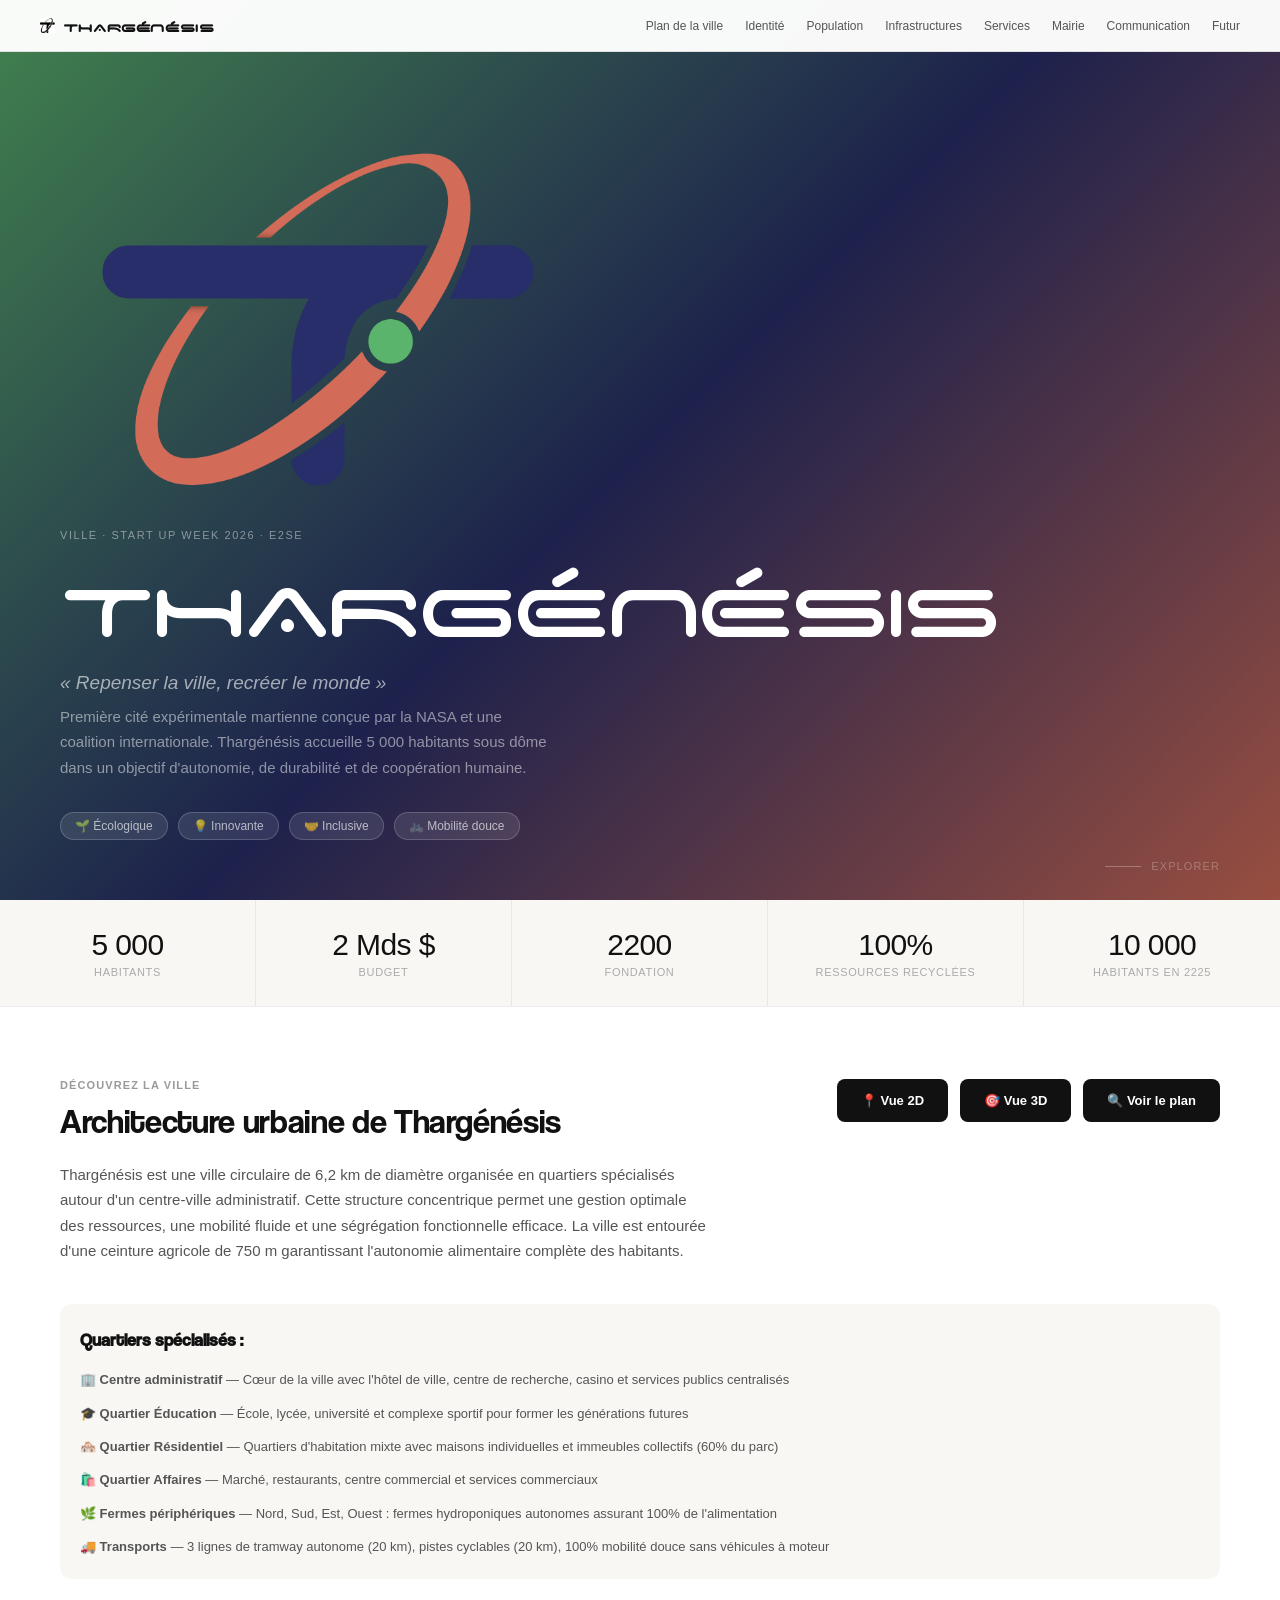
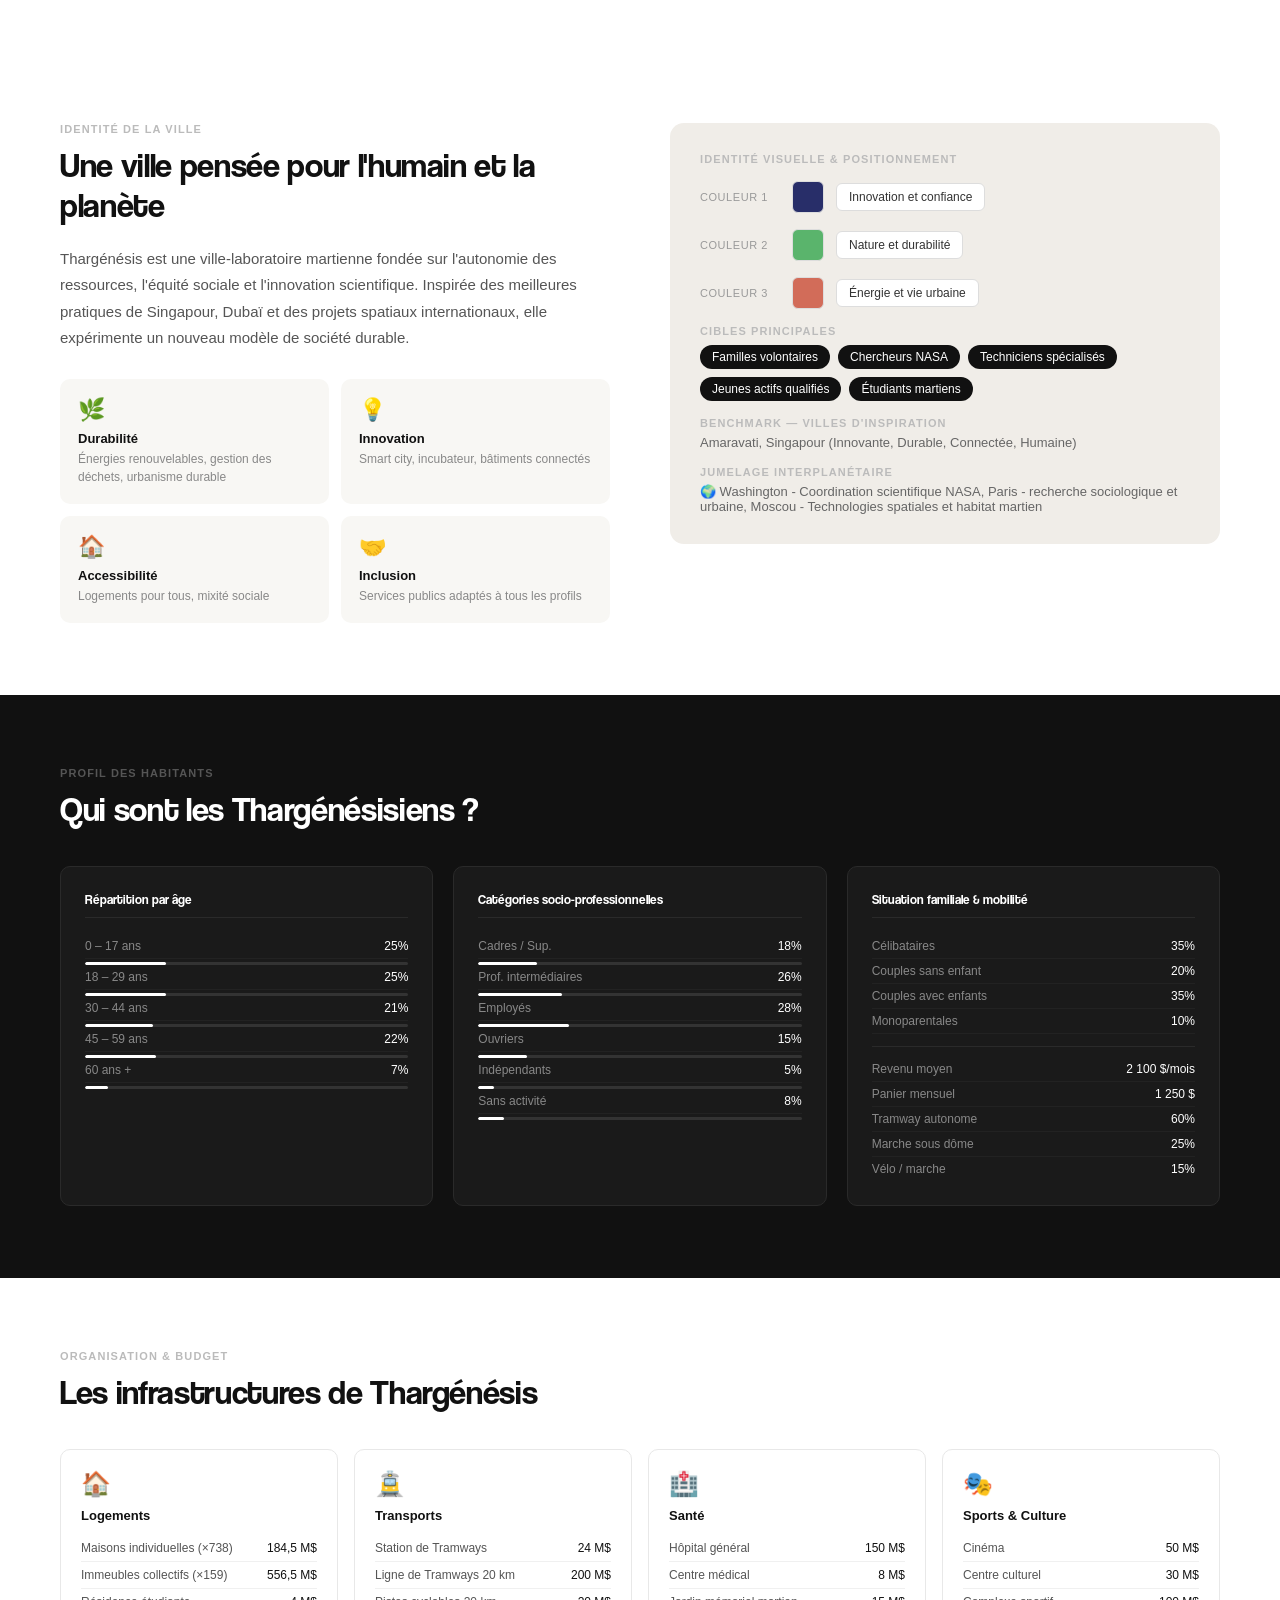
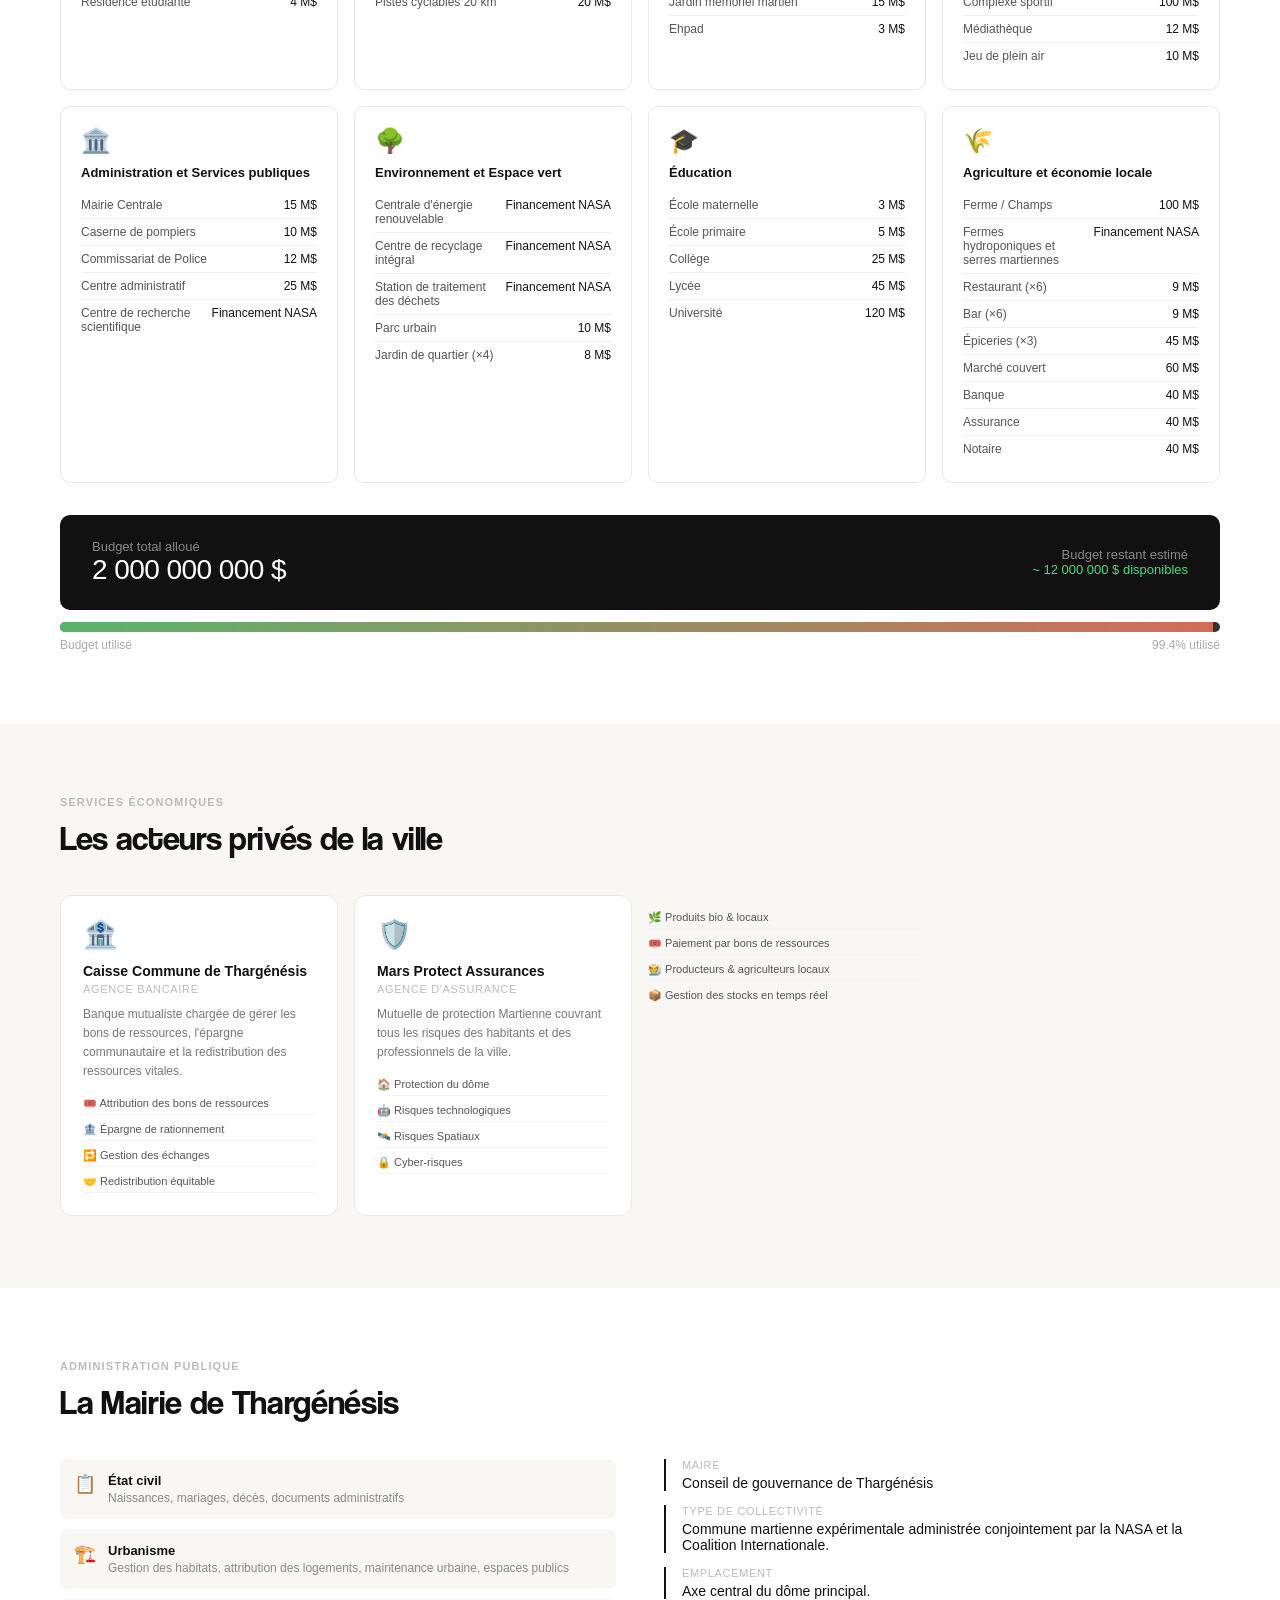
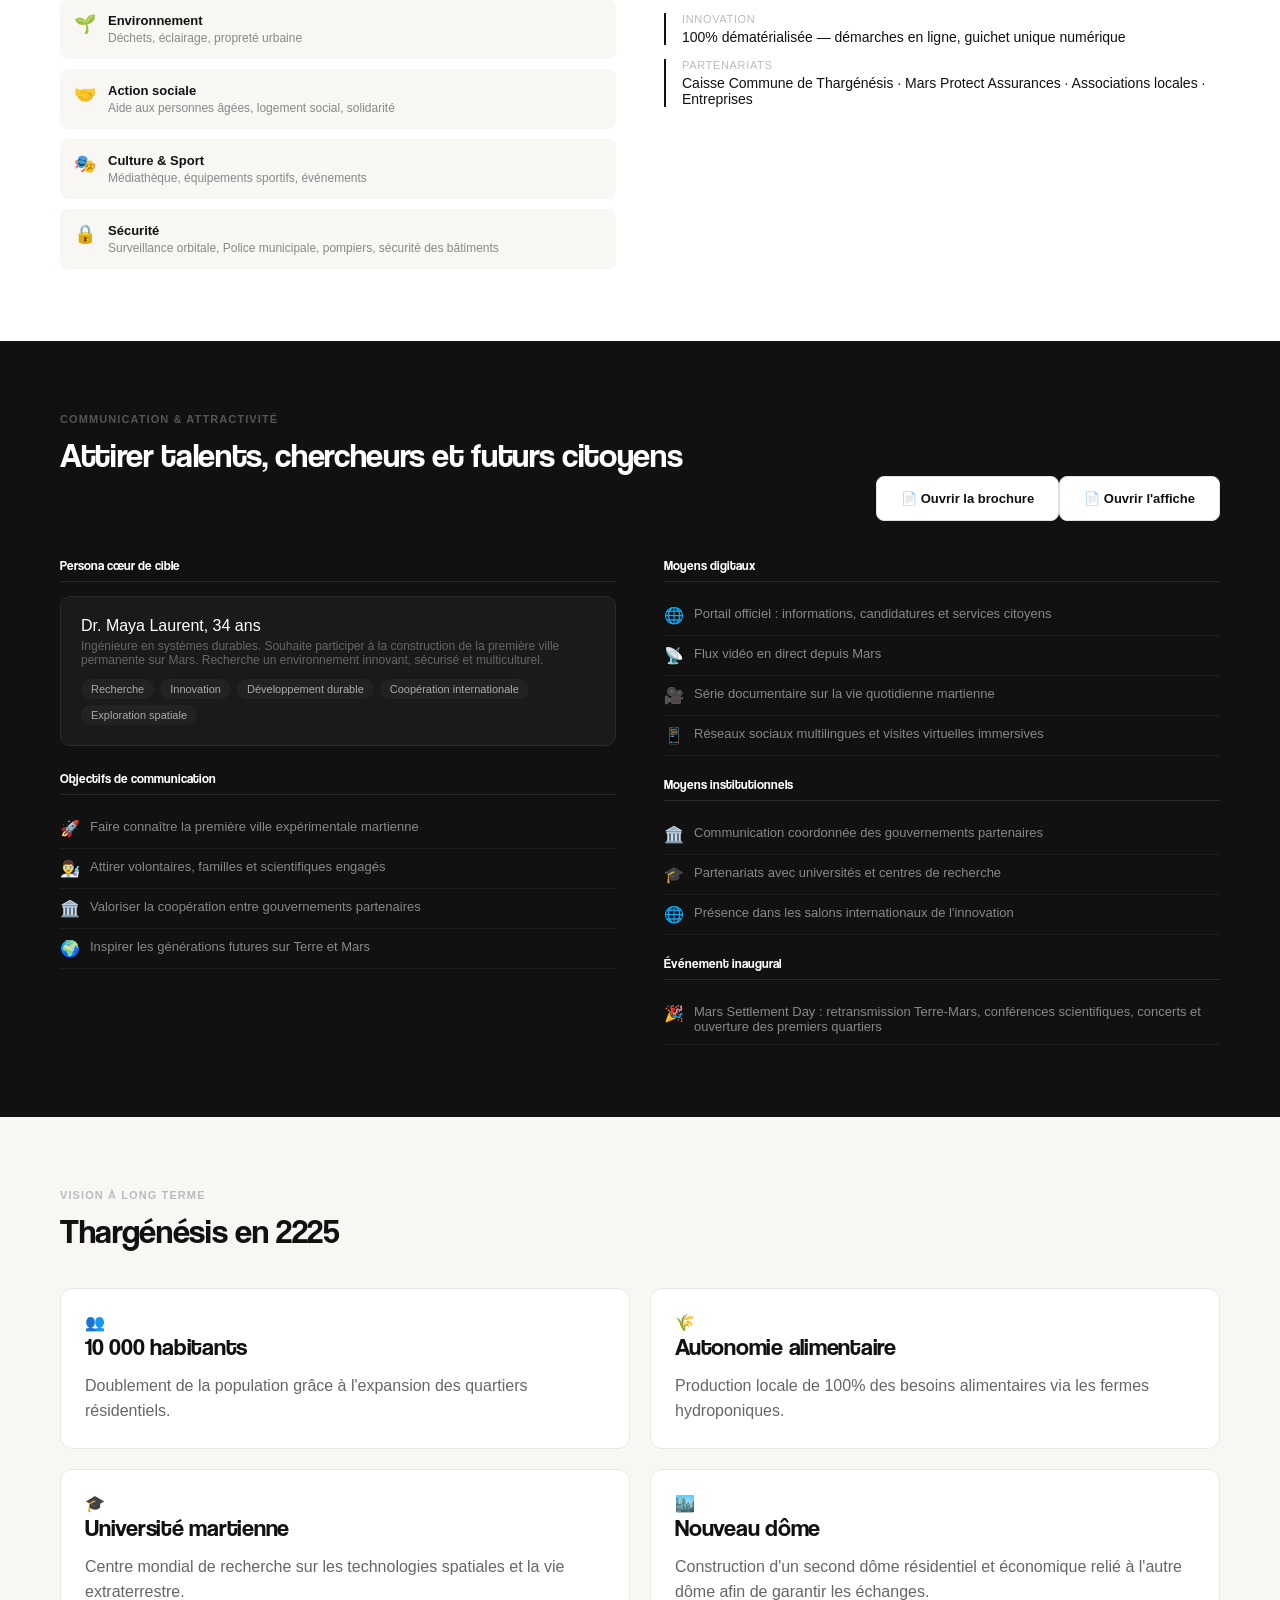
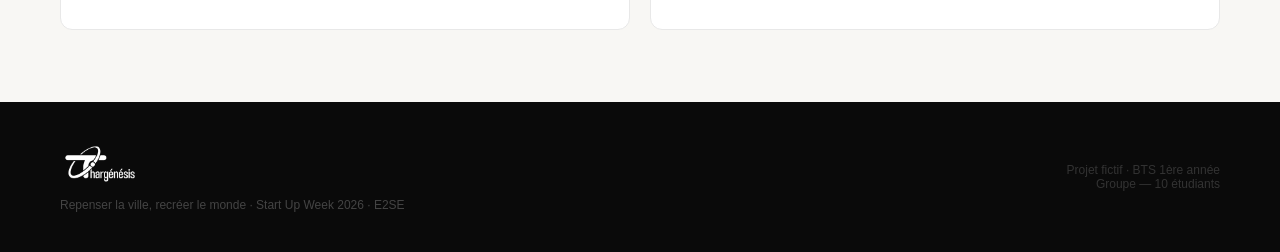
==== index.html @ c57080e7 "Update index.html" ====
<!DOCTYPE html>
<html lang="fr">
<head>
<meta charset="UTF-8">
<meta name="viewport" content="width=device-width, initial-scale=1.0">
<link rel="icon" type="image/png" href="photo/log.png">
<title>Thargénésis</title>
<script src="script.js" defer></script>
<link href="style.css" rel="stylesheet">
</head>
<body>

<nav>
  <div class="nav-logo" id="nav-name"><img src="photo/fondbl.png" height=15px width=15px class="nav-log"/> THARGÉNÉSIS</div>
  <div class="nav-links">
    <a onclick="s('structure-ville')">Plan de la ville</a>
    <a onclick="s('identity')">Identité</a>
    <a onclick="s('population')">Population</a>
    <a onclick="s('infra')">Infrastructures</a>
    <a onclick="s('services')">Services</a>
    <a onclick="s('mairie')">Mairie</a>
    <a onclick="s('com')">Communication</a>
    <a onclick="s('future')">Futur</a>

  </div>
</nav>

<section id="hero">
  <div id="hero-bg"></div>
  <div id="hero-overlay"></div>
  <div class="hero-content">
    <img src="photo/Logocolor.png" class="hero-logo" width="500px"/>
    <div class="hero-tag">Ville · Start Up Week 2026 · E2SE</div>
    <div class="hero-name" id="h-name">THARGÉNÉSIS</div>
    <div class="hero-slogan" id="h-slogan">« Repenser la ville, recréer le monde »</div>
    <div class="hero-desc" id="h-desc">Première cité expérimentale martienne conçue par la NASA et une coalition internationale. Thargénésis accueille 5 000 habitants sous dôme dans un objectif d'autonomie, de durabilité et de coopération humaine.</div>
    <div class="hero-tags" id="h-tags">
      <span class="htag">🌱 Écologique</span>
      <span class="htag">💡 Innovante</span>
      <span class="htag">🤝 Inclusive</span>
      <span class="htag">🚲 Mobilité douce</span>
    </div>
  </div>
  <div class="hero-scroll"><span class="scroll-line"></span>EXPLORER</div>
</section>

<section id="stats">
  <div class="stats-grid">
    <div class="stat"><div class="stat-n" id="s1v">5 000</div><div class="stat-l" id="s1l">Habitants</div></div>
    <div class="stat"><div class="stat-n" id="s2v">2 Mds $</div><div class="stat-l" id="s2l">Budget</div></div>
    <div class="stat"><div class="stat-n" id="s3v">2200</div><div class="stat-l" id="s3l">Fondation</div></div>
    <div class="stat"><div class="stat-n" id="s4v">100%</div><div class="stat-l" id="s4l">Ressources recyclées</div></div>
    <div class="stat"><div class="stat-n" id="s5v">10 000</div><div class="stat-l" id="s5l">Habitants en 2225</div></div>
  </div>
</section>
<section id="structure-ville">
    <div class="structure-header">
      <div>
        <div class="section-label">Découvrez la ville</div>
        <div class="section-title">Architecture urbaine de Thargénésis</div>
        <div class="section-text">Thargénésis est une ville circulaire de 6,2 km de diamètre organisée en quartiers spécialisés autour d'un centre-ville administratif. Cette structure concentrique permet une gestion optimale des ressources, une mobilité fluide et une ségrégation fonctionnelle efficace. La ville est entourée d'une ceinture agricole de 750 m garantissant l'autonomie alimentaire complète des habitants.</div>
      </div>
      <div class="structure-actions">
        <button class="structure-btn" onclick="show2D()">📍 Vue 2D</button>
        <button class="structure-btn" onclick="show3D()">🎯 Vue 3D</button>
        <button class="structure-btn" onclick="openMap()">🔍 Voir le plan</button>
      </div>
    </div>

    <div style="margin-top:40px;padding:20px;background:#f8f7f4;border-radius:12px">
      <div style="font-size:13px;line-height:1.8;color:#555">
        <h3 style="font-size:18px;margin-bottom:12px;color:#111;font-family:'Coolvetica',sans-serif">Quartiers spécialisés :</h3>
        <p><strong>🏢 Centre administratif</strong> — Cœur de la ville avec l'hôtel de ville, centre de recherche, casino et services publics centralisés</p>
        <p style="margin-top:10px"><strong>🎓 Quartier Éducation</strong> — École, lycée, université et complexe sportif pour former les générations futures</p>
        <p style="margin-top:10px"><strong>🏘️ Quartier Résidentiel</strong> — Quartiers d'habitation mixte avec maisons individuelles et immeubles collectifs (60% du parc)</p>
        <p style="margin-top:10px"><strong>🛍️ Quartier Affaires</strong> — Marché, restaurants, centre commercial et services commerciaux</p>
        <p style="margin-top:10px"><strong>🌿 Fermes périphériques</strong> — Nord, Sud, Est, Ouest : fermes hydroponiques autonomes assurant 100% de l'alimentation</p>
        <p style="margin-top:10px"><strong>🚚 Transports</strong> — 3 lignes de tramway autonome (20 km), pistes cyclables (20 km), 100% mobilité douce sans véhicules à moteur</p>
      </div>
    </div>
</section>
<section id="identity">
  <div>
    <div class="section-label">Identité de la ville</div>
    <div class="section-title" id="id-title">Une ville pensée pour l'humain et la planète</div>
    <div class="section-text" id="id-text">Thargénésis est une ville-laboratoire martienne fondée sur l'autonomie des ressources, l'équité sociale et l'innovation scientifique. Inspirée des meilleures pratiques de Singapour, Dubaï et des projets spatiaux internationaux, elle expérimente un nouveau modèle de société durable.</div>
    <div class="values-grid">
      <div class="val-card"><div class="val-icon">🌿</div><div class="val-name">Durabilité</div><div class="val-desc">Énergies renouvelables, gestion des déchets, urbanisme durable</div></div>
      <div class="val-card"><div class="val-icon">💡</div><div class="val-name">Innovation</div><div class="val-desc">Smart city, incubateur, bâtiments connectés</div></div>
      <div class="val-card"><div class="val-icon">🏠</div><div class="val-name">Accessibilité</div><div class="val-desc">Logements pour tous, mixité sociale</div></div>
      <div class="val-card"><div class="val-icon">🤝</div><div class="val-name">Inclusion</div><div class="val-desc">Services publics adaptés à tous les profils</div></div>
    </div>
  </div>
  <div class="identity-visual">
    <div class="section-label" style="margin-bottom:0">Identité visuelle & positionnement</div>
    <div class="branding-row">
      <span class="branding-label">Couleur 1</span>
      <div class="color-swatch" id="swatch1" style="background:#282E69"></div>
      <span class="style-badge" id="style-badge">Innovation et confiance</span>
    </div>
    <div class="branding-row">
      <span class="branding-label">Couleur 2</span>
      <div class="color-swatch" id="swatch2" style="background:#5AB46C"></div>
      <span class="style-badge" id="style-badge">Nature et durabilité</span>
    </div>
    <div class="branding-row">
      <span class="branding-label">Couleur 3</span>
      <div class="color-swatch" id="swatch2" style="background: #D26C59"></div>
      <span class="style-badge" id="style-badge">Énergie et vie urbaine</span>
    </div>
    <div>
      <div class="section-label" style="margin-bottom:8px">Cibles principales</div>
      <div class="target-chips" id="targets">
        <span class="chip">Familles volontaires</span><span class="chip">Chercheurs NASA</span><span class="chip">Techniciens spécialisés</span><span class="chip">Jeunes actifs qualifiés</span><span class="chip">Étudiants martiens</span>
      </div>
    </div>
    <div>
      <div class="section-label" style="margin-bottom:6px">Benchmark — villes d'inspiration</div>
      <div style="font-size:13px;color:#666" id="benchmark-txt"> Amaravati, Singapour (Innovante, Durable, Connectée, Humaine)</div>
    </div>
    <div>
      <div class="section-label" style="margin-bottom:6px">Jumelage Interplanétaire</div>
      <div style="font-size:13px;color:#666" id="jumelage-txt">🌍 Washington - Coordination scientifique NASA, Paris - recherche sociologique et urbaine, Moscou - Technologies spatiales et habitat martien </div>
    </div>
  </div>
</section>

<section id="population">
  <div class="section-label">Profil des habitants</div>
  <div class="section-title" style="color:#fff" id="pop-title">Qui sont les Thargénésisiens ?</div>
  <div class="pop-grid">
    <div class="pop-card">
      <h4>Répartition par âge</h4>
      <div class="pop-row"><span class="pop-row-label">0 – 17 ans</span><span class="pop-row-val">25%</span></div>
      <div class="pop-bar"><div class="pop-fill" style="width:25%"></div></div>
      <div class="pop-row"><span class="pop-row-label">18 – 29 ans</span><span class="pop-row-val">25%</span></div>
      <div class="pop-bar"><div class="pop-fill" style="width:25%"></div></div>
      <div class="pop-row"><span class="pop-row-label">30 – 44 ans</span><span class="pop-row-val">21%</span></div>
      <div class="pop-bar"><div class="pop-fill" style="width:21%"></div></div>
      <div class="pop-row"><span class="pop-row-label">45 – 59 ans</span><span class="pop-row-val">22%</span></div>
      <div class="pop-bar"><div class="pop-fill" style="width:22%"></div></div>
      <div class="pop-row"><span class="pop-row-label">60 ans +</span><span class="pop-row-val">7%</span></div>
      <div class="pop-bar"><div class="pop-fill" style="width:7%"></div></div>
    </div>
    <div class="pop-card">
      <h4>Catégories socio-professionnelles</h4>
      <div class="pop-row"><span class="pop-row-label">Cadres / Sup.</span><span class="pop-row-val">18%</span></div>
      <div class="pop-bar"><div class="pop-fill" style="width:18%"></div></div>
      <div class="pop-row"><span class="pop-row-label">Prof. intermédiaires</span><span class="pop-row-val">26%</span></div>
      <div class="pop-bar"><div class="pop-fill" style="width:26%"></div></div>
      <div class="pop-row"><span class="pop-row-label">Employés</span><span class="pop-row-val">28%</span></div>
      <div class="pop-bar"><div class="pop-fill" style="width:28%"></div></div>
      <div class="pop-row"><span class="pop-row-label">Ouvriers</span><span class="pop-row-val">15%</span></div>
      <div class="pop-bar"><div class="pop-fill" style="width:15%"></div></div>
      <div class="pop-row"><span class="pop-row-label">Indépendants</span><span class="pop-row-val">5%</span></div>
      <div class="pop-bar"><div class="pop-fill" style="width:5%"></div></div>
      <div class="pop-row"><span class="pop-row-label">Sans activité</span><span class="pop-row-val">8%</span></div>
      <div class="pop-bar"><div class="pop-fill" style="width:8%"></div></div>
    </div>
    <div class="pop-card">
      <h4>Situation familiale & mobilité</h4>
      <div class="pop-row"><span class="pop-row-label">Célibataires</span><span class="pop-row-val">35%</span></div>
      <div class="pop-row"><span class="pop-row-label">Couples sans enfant</span><span class="pop-row-val">20%</span></div>
      <div class="pop-row"><span class="pop-row-label">Couples avec enfants</span><span class="pop-row-val">35%</span></div>
      <div class="pop-row"><span class="pop-row-label">Monoparentales</span><span class="pop-row-val">10%</span></div>
      <div style="margin-top:12px;padding-top:10px;border-top:0.5px solid #2a2a2a">
        <div class="pop-row"><span class="pop-row-label">Revenu moyen</span><span class="pop-row-val">2 100 $/mois</span></div>
        <div class="pop-row"><span class="pop-row-label">Panier mensuel</span><span class="pop-row-val">1 250 $</span></div>
        <div class="pop-row"><span class="pop-row-label">Tramway autonome</span><span class="pop-row-val">60%</span></div>
        <div class="pop-row"><span class="pop-row-label">Marche sous dôme</span><span class="pop-row-val">25%</span></div>
        <div class="pop-row"><span class="pop-row-label">Vélo / marche</span><span class="pop-row-val">15%</span></div>
      </div>
    </div>
  </div>
</section>

<section id="infra">
  <div class="section-label">Organisation & budget</div>
  <div class="section-title">Les infrastructures de Thargénésis</div>
  <div class="infra-cats">
    <div class="infra-cat">
      <div class="infra-cat-icon">🏠</div>
      <div class="infra-cat-name">Logements</div>
      <div class="infra-item"><span class="infra-item-name">Maisons individuelles (×738)</span><span class="infra-item-price">184,5 M$</span></div>
      <div class="infra-item"><span class="infra-item-name">Immeubles collectifs (×159)</span><span class="infra-item-price">556,5 M$</span></div>
      <div class="infra-item"><span class="infra-item-name">Résidence étudiante</span><span class="infra-item-price">4 M$</span></div>
    </div>
    <div class="infra-cat">
      <div class="infra-cat-icon">🚊</div>
      <div class="infra-cat-name">Transports</div>
      <div class="infra-item"><span class="infra-item-name">Station de Tramways</span><span class="infra-item-price">24 M$</span></div>
      <div class="infra-item"><span class="infra-item-name">Ligne de Tramways 20 km</span><span class="infra-item-price">200 M$</span></div>
      <div class="infra-item"><span class="infra-item-name">Pistes cyclables 20 km</span><span class="infra-item-price">20 M$</span></div>
    </div>
    <div class="infra-cat">
      <div class="infra-cat-icon">🏥</div>
      <div class="infra-cat-name">Santé</div>
      <div class="infra-item"><span class="infra-item-name">Hôpital général</span><span class="infra-item-price">150 M$</span></div>
      <div class="infra-item"><span class="infra-item-name">Centre médical</span><span class="infra-item-price">8 M$</span></div>
      <div class="infra-item"><span class="infra-item-name">Jardin mémoriel martien</span><span class="infra-item-price">15 M$</span></div>
      <div class="infra-item"><span class="infra-item-name">Ehpad</span><span class="infra-item-price">3 M$</span></div>
    </div>
    <div class="infra-cat">
      <div class="infra-cat-icon">🎭</div>
      <div class="infra-cat-name">Sports & Culture</div>
      <div class="infra-item"><span class="infra-item-name">Cinéma</span><span class="infra-item-price">50 M$</span></div>
      <div class="infra-item"><span class="infra-item-name">Centre culturel</span><span class="infra-item-price">30 M$</span></div>
      <div class="infra-item"><span class="infra-item-name">Complexe sportif</span><span class="infra-item-price">100 M$</span></div>
      <div class="infra-item"><span class="infra-item-name">Médiathèque</span><span class="infra-item-price">12 M$</span></div>
      <div class="infra-item"><span class="infra-item-name">Jeu de plein air</span><span class="infra-item-price">10 M$</span></div>

    </div>
    <div class="infra-cat">
      <div class="infra-cat-icon">🏛️</div>
      <div class="infra-cat-name">Administration et Services publiques</div>
      <div class="infra-item"><span class="infra-item-name">Mairie Centrale</span><span class="infra-item-price">15 M$</span></div>
      <div class="infra-item"><span class="infra-item-name">Caserne de pompiers</span><span class="infra-item-price">10 M$</span></div>
      <div class="infra-item"><span class="infra-item-name">Commissariat de Police</span><span class="infra-item-price">12 M$</span></div>
      <div class="infra-item"><span class="infra-item-name">Centre administratif</span><span class="infra-item-price">25 M$</span></div>
      <div class="infra-item"><span class="infra-item-name">Centre de recherche scientifique</span><span class="infra-item-price">Financement NASA</span></div>
    </div>
    <div class="infra-cat">
      <div class="infra-cat-icon">🌳</div>
      <div class="infra-cat-name">Environnement et Espace vert</div>
      <div class="infra-item"><span class="infra-item-name">Centrale d'énergie renouvelable</span><span class="infra-item-price">Financement NASA</span></div>
      <div class="infra-item"><span class="infra-item-name">Centre de recyclage intégral</span><span class="infra-item-price">Financement NASA</span></div>
      <div class="infra-item"><span class="infra-item-name">Station de traitement des déchets</span><span class="infra-item-price">Financement NASA</span></div>
      <div class="infra-item"><span class="infra-item-name">Parc urbain</span><span class="infra-item-price">10 M$</span></div>
      <div class="infra-item"><span class="infra-item-name">Jardin de quartier (×4)</span><span class="infra-item-price">8 M$</span></div>
    </div>
    <div class="infra-cat">
      <div class="infra-cat-icon">🎓</div>
      <div class="infra-cat-name">Éducation</div>
      <div class="infra-item"><span class="infra-item-name">École maternelle</span><span class="infra-item-price">3 M$</span></div>
      <div class="infra-item"><span class="infra-item-name">École primaire</span><span class="infra-item-price">5 M$</span></div>
      <div class="infra-item"><span class="infra-item-name">Collège</span><span class="infra-item-price">25 M$</span></div>
      <div class="infra-item"><span class="infra-item-name">Lycée</span><span class="infra-item-price">45 M$</span></div>
      <div class="infra-item"><span class="infra-item-name">Université</span><span class="infra-item-price">120 M$</span></div>
    </div>
    <div class="infra-cat">
      <div class="infra-cat-icon">🌾</div>
      <div class="infra-cat-name">Agriculture et économie locale</div>
      <div class="infra-item"><span class="infra-item-name">Ferme / Champs</span><span class="infra-item-price">100 M$</span></div>
      <div class="infra-item"><span class="infra-item-name">Fermes hydroponiques et serres martiennes</span><span class="infra-item-price">Financement NASA</span></div>
      <div class="infra-item"><span class="infra-item-name">Restaurant (×6)</span><span class="infra-item-price">9 M$</span></div>
      <div class="infra-item"><span class="infra-item-name">Bar (×6)</span><span class="infra-item-price">9 M$</span></div>
      <div class="infra-item"><span class="infra-item-name">Épiceries (×3)</span><span class="infra-item-price">45 M$</span></div>
      <div class="infra-item"><span class="infra-item-name">Marché couvert</span><span class="infra-item-price">60 M$</span></div>
      <div class="infra-item"><span class="infra-item-name">Banque</span><span class="infra-item-price">40 M$</span></div>
      <div class="infra-item"><span class="infra-item-name">Assurance</span><span class="infra-item-price">40 M$</span></div>
      <div class="infra-item"><span class="infra-item-name">Notaire</span><span class="infra-item-price">40 M$</span></div>

    </div>
  </div>
  <div class="budget-total">
    <div><div class="budget-label">Budget total alloué</div><div class="budget-amount">2 000 000 000 $</div></div>
    <div style="text-align:right"><div class="budget-label">Budget restant estimé</div><div class="budget-remain">~ 12 000 000 $ disponibles</div></div>
    
  </div>
  <div class="budget-bar">
  <div class="budget-fill" id="budget-fill"></div>
</div>
<div class="budget-info">
  <span>Budget utilisé</span>
  <span id="budget-percent">98.3%</span>
</div>
</section>



<section id="services">
  <div class="section-label">Services économiques</div>
  <div class="section-title">Les acteurs privés de la ville</div>
  <div class="services-grid">
    <div class="svc-card">
      <div class="svc-icon">🏦</div>
      <div class="svc-name" id="bank-name">Caisse Commune de Thargénésis</div>
      <div class="svc-type">Agence bancaire</div>
      <div class="svc-desc" id="bank-desc">Banque mutualiste chargée de gérer les bons de ressources, l'épargne communautaire et la redistribution des ressources vitales.</div>
      <div class="svc-offers"><div class="svc-offer">🎟️ Attribution des bons de ressources</div><div class="svc-offer">🏦 Épargne de rationnement</div><div class="svc-offer">🔁 Gestion des échanges</div><div class="svc-offer">🤝 Redistribution équitable</div></div>
    </div>
    <div class="svc-card">
      <div class="svc-icon">🛡️</div>
      <div class="svc-name" id="assur-name">Mars Protect Assurances</div>
      <div class="svc-type">Agence d'assurance</div>
      <div class="svc-desc" id="assur-desc">Mutuelle de protection Martienne couvrant tous les risques des habitants et des professionnels de la ville.</div>
      <div class="svc-offers"><div class="svc-offer">🏠 Protection du dôme</div><div class="svc-offer">🤖 Risques technologiques</div><div class="svc-offer">🛰️ Risques Spatiaux</div><div class="svc-offer">🔒 Cyber-risques</div></div>
    </div>
    <div class="svc-offers">
      <div class="svc-offer">🌿 Produits bio & locaux</div>
      <div class="svc-offer">🎟️ Paiement par bons de ressources</div>
      <div class="svc-offer">🧑‍🌾 Producteurs & agriculteurs locaux</div>
      <div class="svc-offer">📦 Gestion des stocks en temps réel</div>
    </div>
  </div>
</section>

<section id="mairie">
  <div class="section-label">Administration publique</div>
  <div class="section-title" id="mairie-title">La Mairie de Thargénésis</div>
  <div class="mairie-grid">
    <div class="mairie-services">
      <div class="mairie-svc"><div class="mairie-svc-icon">📋</div><div><div class="mairie-svc-name">État civil</div><div class="mairie-svc-desc">Naissances, mariages, décès, documents administratifs</div></div></div>
      <div class="mairie-svc"><div class="mairie-svc-icon">🏗️</div><div><div class="mairie-svc-name">Urbanisme</div><div class="mairie-svc-desc">Gestion des habitats, attribution des logements, maintenance urbaine, espaces publics</div></div></div>
      <div class="mairie-svc"><div class="mairie-svc-icon">🌱</div><div><div class="mairie-svc-name">Environnement</div><div class="mairie-svc-desc">Déchets, éclairage, propreté urbaine</div></div></div>
      <div class="mairie-svc"><div class="mairie-svc-icon">🤝</div><div><div class="mairie-svc-name">Action sociale</div><div class="mairie-svc-desc">Aide aux personnes âgées, logement social, solidarité</div></div></div>
      <div class="mairie-svc"><div class="mairie-svc-icon">🎭</div><div><div class="mairie-svc-name">Culture & Sport</div><div class="mairie-svc-desc">Médiathèque, équipements sportifs, événements</div></div></div>
      <div class="mairie-svc"><div class="mairie-svc-icon">🔒</div><div><div class="mairie-svc-name">Sécurité</div><div class="mairie-svc-desc">Surveillance orbitale, Police municipale, pompiers, sécurité des bâtiments</div></div></div>
    </div>
    <div class="mairie-info">
      <div class="mairie-info-block"><div class="mairie-info-label">Maire</div><div class="mairie-info-value" id="maire-name">Conseil de gouvernance de Thargénésis</div></div>
      <div class="mairie-info-block"><div class="mairie-info-label">Type de collectivité</div><div class="mairie-info-value" id="maire-type">Commune martienne expérimentale administrée conjointement par la NASA et la Coalition Internationale.</div></div>
      <div class="mairie-info-block"><div class="mairie-info-label">Emplacement</div><div class="mairie-info-value" id="maire-loc">Axe central du dôme principal.</div></div>
      <div class="mairie-info-block"><div class="mairie-info-label">Innovation</div><div class="mairie-info-value" id="maire-innov">100% dématérialisée — démarches en ligne, guichet unique numérique</div></div>
      <div class="mairie-info-block"><div class="mairie-info-label">Partenariats</div><div class="mairie-info-value" id="maire-partners">Caisse Commune de Thargénésis · Mars Protect Assurances · Associations locales · Entreprises</div></div>
    </div>
  </div>
</section>

<section id="com">
  <div class="section-label">Communication & Attractivité</div>
  <div class="section-title">Attirer talents, chercheurs et futurs citoyens</div>
  <div style="display:flex;justify-content:flex-end;margin-bottom:28px;margin-top:-20px">
  <button class="structure-btn" onclick="openBrochure()" style="background:#fff;color:#111;border:0.5px solid #e0e0e0;">📄 Ouvrir la brochure</button>
  <button class="structure-btn" onclick="openAffiche()" style="background:#fff;color:#111;border:0.5px solid #e0e0e0;">📄 Ouvrir l'affiche</button>

  </div>
  <div class="com-grid">
    <div>

      <div class="com-block">
        <h4>Persona cœur de cible</h4>
        <div class="persona-card">
          <div class="persona-name">
            Dr. Maya Laurent, 34 ans
          </div>

          <div class="persona-desc">
            Ingénieure en systèmes durables. Souhaite participer à la
            construction de la première ville permanente sur Mars.
            Recherche un environnement innovant, sécurisé et multiculturel.
          </div>

          <div class="persona-tags">
            <span class="persona-tag">Recherche</span>
            <span class="persona-tag">Innovation</span>
            <span class="persona-tag">Développement durable</span>
            <span class="persona-tag">Coopération internationale</span>
            <span class="persona-tag">Exploration spatiale</span>
          </div>
        </div>
      </div>

      <div class="com-block" style="margin-top:24px">
        <h4>Objectifs de communication</h4>

        <div class="com-item">
          <span class="com-item-icon">🚀</span>
          Faire connaître la première ville expérimentale martienne
        </div>

        <div class="com-item">
          <span class="com-item-icon">👨‍🔬</span>
          Attirer volontaires, familles et scientifiques engagés
        </div>

        <div class="com-item">
          <span class="com-item-icon">🏛️</span>
          Valoriser la coopération entre gouvernements partenaires
        </div>

        <div class="com-item">
          <span class="com-item-icon">🌍</span>
          Inspirer les générations futures sur Terre et Mars
        </div>
      </div>

    </div>

    <div>

      <div class="com-block">
        <h4>Moyens digitaux</h4>

        <div class="com-item">
          <span class="com-item-icon">🌐</span>
          Portail officiel : informations, candidatures et services citoyens
        </div>

        <div class="com-item">
          <span class="com-item-icon">📡</span>
          Flux vidéo en direct depuis Mars
        </div>

        <div class="com-item">
          <span class="com-item-icon">🎥</span>
          Série documentaire sur la vie quotidienne martienne
        </div>

        <div class="com-item">
          <span class="com-item-icon">📱</span>
          Réseaux sociaux multilingues et visites virtuelles immersives
        </div>
      </div>

      <div class="com-block" style="margin-top:20px">
        <h4>Moyens institutionnels</h4>

        <div class="com-item">
          <span class="com-item-icon">🏛️</span>
          Communication coordonnée des gouvernements partenaires
        </div>

        <div class="com-item">
          <span class="com-item-icon">🎓</span>
          Partenariats avec universités et centres de recherche
        </div>

        <div class="com-item">
          <span class="com-item-icon">🌐</span>
          Présence dans les salons internationaux de l'innovation
        </div>
      </div>

      <div class="com-block" style="margin-top:20px">
        <h4>Événement inaugural</h4>

        <div class="com-item">
          <span class="com-item-icon">🎉</span>
          Mars Settlement Day : retransmission Terre-Mars,
          conférences scientifiques, concerts et ouverture des premiers quartiers
        </div>
      </div>

    </div>
  </div>
</section>
<section id="future">
  <div class="section-label">Vision à long terme</div>
  <div class="section-title">Thargénésis en 2225</div>

  <div class="future-grid">

    <div class="future-card">
      <div class="future-icon">👥</div>
      <h4>10 000 habitants</h4>
      <p>Doublement de la population grâce à l'expansion des quartiers résidentiels.</p>
    </div>

    <div class="future-card">
      <div class="future-icon">🌾</div>
      <h4>Autonomie alimentaire</h4>
      <p>Production locale de 100% des besoins alimentaires via les fermes hydroponiques.</p>
    </div>

    <div class="future-card">
      <div class="future-icon">🎓</div>
      <h4>Université martienne</h4>
      <p>Centre mondial de recherche sur les technologies spatiales et la vie extraterrestre.</p>
    </div>

    <div class="future-card">
      <div class="future-icon">🏙️</div>
      <h4>Nouveau dôme</h4>
      <p>Construction d'un second dôme résidentiel et économique relié à l'autre dôme afin de garantir les échanges.</p>
    </div>

  </div>
</section>
  
<footer>
  <div>
    <div class="footer-brand" id="footer-name"><img class="footer-logo" src="photo/nomblanc.png" width="80px"></div>
    <div class="footer-tagline" id="footer-tagline">Repenser la ville, recréer le monde · Start Up Week 2026 · E2SE</div>
  </div>
  <div class="footer-meta">Projet fictif · BTS 1ère année<br>Groupe — 10 étudiants</div>
</footer>

  
<div id="map-modal" class="map-modal">
  <div class="map-container">
    <button onclick="closeMap()" class="close-map">✖</button>
    
    <div id="map-2d" style="display:block; width:100%; display:flex; align-items:center; justify-content:center;">
      <img src="photo/plan.png" style="width:110%; height:auto; object-fit:contain;" />
    </div>
    <div id="map-3d" style="display:none;">
      <img src="photo/map3d.jpg" style="width:70%; height:auto; object-fit:contain;" />
    </div>
  </div>
</div>
<div id="brochure-modal" class="map-modal" style="display:none">
  <div style="position:relative;display:flex;flex-direction:column;align-items:center;gap:16px;max-width:92vw">
    <button onclick="closeBrochure()" class="close-map" style="position:static;align-self:flex-end">✖</button>
    <div style="display:flex;gap:24px;align-items:flex-start">
      <div style="text-align:center">
        <div style="font-size:11px;letter-spacing:0.1em;text-transform:uppercase;color:rgba(255,255,255,0.45);margin-bottom:8px">Recto</div>
        <img src="photo/flyers-12.png" style="max-height:80vh;max-width:42vw;width:auto;height:auto;object-fit:contain;border-radius:6px;box-shadow:0 8px 40px rgba(0,0,0,0.5)"/>
      </div>
      <div style="text-align:center">
        <div style="font-size:11px;letter-spacing:0.1em;text-transform:uppercase;color:rgba(255,255,255,0.45);margin-bottom:8px">Verso</div>
        <img src="photo/flyers-14.png" style="max-height:80vh;max-width:42vw;width:auto;height:auto;object-fit:contain;border-radius:6px;box-shadow:0 8px 40px rgba(0,0,0,0.5)"/>
      </div>
    </div>
  </div>
</div>
</body>
</html>
---- style.css ----
@font-face {
    font-family: 'SpaceAge';
    src: url('./font/spaceage.ttf') format('truetype');
}
@font-face {
    font-family: 'Coolvetica';
    src: url('./font/CoolveticaRg.otf') format('opentype');
    font-weight: 400;
}
h1,h2,h3,h4{
    font-family: 'Coolvetica',sans-serif;
}
*{box-sizing:border-box;margin:0;padding:0}
body{font-family:'Segoe UI',sans-serif;background:#fff;color:#111;scroll-behavior:smooth}
nav{position:fixed;top:0;left:0;right:0;z-index:999;background:rgba(255,255,255,0.97);border-bottom:0.5px solid #e0e0e0;display:flex;align-items:center;justify-content:space-between;padding:0 40px;height:52px}
.nav-logo{font-size:16px;font-weight:600;letter-spacing:0.04em;font-family: 'SpaceAge',sans-serif;}
.nav-links{display:flex;gap:22px}
.nav-links a{font-size:12px;color:#555;text-decoration:none;cursor:pointer}
.nav-links a:hover{color:#111}
.nav-log{margin-top: 1px;}
.edit-btn{background:#111;color:#fff;border:none;padding:8px 16px;border-radius:6px;cursor:pointer;font-size:12px;font-weight:500}
#hero{min-height:100vh;display:flex;flex-direction:column;justify-content:flex-end;padding:80px 60px 60px;position:relative;overflow:hidden;}
#hero-bg{position:absolute;inset:0;background:linear-gradient(135deg,#5AB46C 0%,#282E69 50%,#D26C59 100%)}
#hero-overlay{position:absolute;inset:0;background:rgba(0,0,0,0.28)}
.hero-content{position:relative;z-index:2;max-width:800px}
.hero-tag{font-size:11px;letter-spacing:0.14em;text-transform:uppercase;color:rgba(255,255,255,0.45);margin-bottom:14px}
.hero-name{font-size:clamp(56px,9vw,108px);font-weight:200;color:#fff;line-height:.93;letter-spacing:-0.03em;margin-bottom:16px;font-family:'SpaceAge',sans-serif;}
.hero-slogan{font-size:19px;color:rgba(255,255,255,0.6);font-weight:300;margin-bottom:10px;font-style:italic}
.hero-desc{font-size:15px;color:rgba(255,255,255,0.5);max-width:500px;line-height:1.7;margin-bottom:32px}
.hero-tags{display:flex;gap:10px;flex-wrap:wrap}
.htag{background:rgba(255,255,255,0.1);border:0.5px solid rgba(255,255,255,0.18);padding:6px 14px;border-radius:20px;font-size:12px;color:rgba(255,255,255,0.65)}
.hero-scroll{position:absolute;bottom:28px;right:60px;z-index:2;display:flex;align-items:center;gap:10px;color:rgba(255,255,255,0.28);font-size:11px;letter-spacing:0.1em}
.scroll-line{width:36px;height:0.5px;background:rgba(255,255,255,0.28)}
#stats{background:#f8f7f4;border-bottom:0.5px solid #eee}
.stats-grid{display:grid;grid-template-columns:repeat(5,1fr)}
.stat{padding:28px 20px;text-align:center;border-right:0.5px solid #e8e8e8}
.stat:last-child{border-right:none}
.stat-n{font-size:30px;font-weight:200;letter-spacing:-0.02em;color:#111}
.stat-l{font-size:11px;color:#aaa;margin-top:4px;text-transform:uppercase;letter-spacing:0.06em}
.section{padding:72px 60px}
.section-label{font-size:11px;font-weight:600;letter-spacing:0.1em;text-transform:uppercase;color:#bbb;margin-bottom:10px}
.section-title{font-size:34px;font-weight:200;letter-spacing:-0.01em;line-height:1.2;margin-bottom:20px;font-family:'Coolvetica',sans-serif}
.section-text{font-size:15px;color:#555;line-height:1.75}
#identity{display:grid;grid-template-columns:1fr 1fr;gap:60px;align-items:start;padding:72px 60px}
.values-grid{display:grid;grid-template-columns:1fr 1fr;gap:12px;margin-top:28px}
.val-card{background:#f8f7f4;padding:18px;border-radius:10px}
.val-icon{font-size:22px;margin-bottom:8px}
.val-name{font-size:13px;font-weight:600;margin-bottom:4px}
.val-desc{font-size:12px;color:#888;line-height:1.5}
.identity-visual{background:#f0ede8;border-radius:14px;padding:30px;display:flex;flex-direction:column;gap:16px}
.branding-row{display:flex;align-items:center;gap:12px}
.branding-label{font-size:11px;color:#999;min-width:80px;text-transform:uppercase;letter-spacing:0.05em}
.color-swatch{width:32px;height:32px;border-radius:6px;border:0.5px solid #ddd}
.style-badge{background:#fff;border:0.5px solid #ddd;padding:6px 12px;border-radius:6px;font-size:12px;color:#333}
.target-chips{display:flex;flex-wrap:wrap;gap:8px}
.chip{background:#111;color:#fff;padding:5px 12px;border-radius:20px;font-size:12px}
#population{background:#111;color:#fff;padding:72px 60px}
#population .section-title{color:#fff}
#population .section-label{color:#555}
.pop-grid{display:grid;grid-template-columns:repeat(3,1fr);gap:20px;margin-top:36px}
.pop-card{background:#1a1a1a;border:0.5px solid #2a2a2a;border-radius:10px;padding:24px}
.pop-card h4{font-size:13px;font-weight:500;color:#fff;margin-bottom:16px;padding-bottom:10px;border-bottom:0.5px solid #2a2a2a}
.pop-row{display:flex;justify-content:space-between;align-items:center;padding:5px 0;border-bottom:0.5px solid #222}
.pop-row:last-child{border-bottom:none}
.pop-row-label{font-size:12px;color:#888}
.pop-row-val{font-size:12px;color:#fff;font-weight:500}
.pop-bar{height:3px;background:#333;border-radius:2px;margin-top:3px;overflow:hidden}
.pop-fill{height:100%;background:#fff;border-radius:2px}
#infra{background:#fff;padding:72px 60px}
.infra-cats{display:grid;grid-template-columns:repeat(4,1fr);gap:16px;margin-top:36px}
.infra-cat{border:0.5px solid #e8e8e8;border-radius:10px;padding:20px}
.infra-cat-icon{font-size:24px;margin-bottom:10px}
.infra-cat-name{font-size:13px;font-weight:600;margin-bottom:12px;color:#111}
.infra-item{display:flex;justify-content:space-between;padding:6px 0;border-bottom:0.5px solid #f0f0f0;font-size:12px}
.infra-item:last-child{border-bottom:none}
.infra-item-name{color:#555}
.infra-item-price{color:#111;font-weight:500;white-space:nowrap;margin-left:8px}
.budget-total{margin-top:32px;background:#111;color:#fff;border-radius:10px;padding:24px 32px;display:flex;justify-content:space-between;align-items:center}
.budget-label{font-size:13px;color:#888}
.budget-amount{font-size:28px;font-weight:200;letter-spacing:-0.02em}
.budget-remain{font-size:13px;color:#4ade80}
#services{background:#f8f7f4;padding:72px 60px}
.services-grid{display:grid;grid-template-columns:repeat(4,1fr);gap:16px;margin-top:36px}
.svc-card{background:#fff;border:0.5px solid #e8e8e8;border-radius:12px;padding:22px}
.svc-icon{font-size:28px;margin-bottom:12px}
.svc-name{font-size:14px;font-weight:600;margin-bottom:4px}
.svc-type{font-size:11px;color:#bbb;text-transform:uppercase;letter-spacing:0.06em;margin-bottom:10px}
.svc-desc{font-size:12px;color:#777;line-height:1.6}
.svc-offers{margin-top:12px;display:flex;flex-direction:column;gap:4px}
.svc-offer{font-size:11px;color:#555;padding:4px 0;border-bottom:0.5px solid #f5f5f5}
#mairie{background:#fff;padding:72px 60px}
.mairie-grid{display:grid;grid-template-columns:1fr 1fr;gap:48px;margin-top:36px}
.mairie-services{display:flex;flex-direction:column;gap:10px}
.mairie-svc{display:flex;align-items:flex-start;gap:12px;padding:14px;background:#f8f7f4;border-radius:8px}
.mairie-svc-icon{font-size:18px;flex-shrink:0}
.mairie-svc-name{font-size:13px;font-weight:600;margin-bottom:3px}
.mairie-svc-desc{font-size:12px;color:#888}
.mairie-info{display:flex;flex-direction:column;gap:14px}
.mairie-info-block{border-left:2px solid #111;padding-left:16px}
.mairie-info-label{font-size:11px;color:#bbb;text-transform:uppercase;letter-spacing:0.06em;margin-bottom:4px}
.mairie-info-value{font-size:14px;color:#111}
#com{background:#111;color:#fff;padding:72px 60px}
#com .section-title{color:#fff}
#com .section-label{color:#555}
.com-grid{display:grid;grid-template-columns:1fr 1fr;gap:48px;margin-top:36px}
.com-block h4{font-size:13px;font-weight:500;color:#fff;margin-bottom:14px;padding-bottom:8px;border-bottom:0.5px solid #2a2a2a}
.com-item{padding:10px 0;border-bottom:0.5px solid #1e1e1e;display:flex;align-items:flex-start;gap:10px;font-size:13px;color:#888}
.com-item-icon{font-size:16px;flex-shrink:0}
.persona-card{background:#1a1a1a;border:0.5px solid #2a2a2a;border-radius:10px;padding:20px;margin-top:12px}
.persona-name{font-size:16px;font-weight:500;color:#fff;margin-bottom:4px}
.persona-desc{font-size:12px;color:#666;margin-bottom:12px}
.persona-tags{display:flex;flex-wrap:wrap;gap:6px}
.persona-tag{background:#222;color:#aaa;padding:4px 10px;border-radius:12px;font-size:11px}
footer{background:#0a0a0a;padding:40px 60px;display:flex;justify-content:space-between;align-items:center}
.footer-brand{font-size:24px;font-weight:200;color:#fff;letter-spacing:-0.01em}
.footer-tagline{font-size:12px;color:#444;margin-top:4px}
.footer-meta{font-size:12px;color:#333;text-align:right}
#epanel{position:fixed;top:52px;right:0;bottom:0;width:340px;background:#fff;border-left:0.5px solid #e0e0e0;overflow-y:auto;z-index:998;display:none;box-shadow:-4px 0 20px rgba(0,0,0,.08)}
.ep-header{padding:16px 20px;border-bottom:0.5px solid #eee;display:flex;justify-content:space-between;align-items:center}
.ep-header h3{font-size:13px;font-weight:600}
.ep-close{background:none;border:none;font-size:18px;cursor:pointer;color:#888}
.ep-body{padding:16px 20px}
.ep-section{font-size:10px;font-weight:700;letter-spacing:0.1em;text-transform:uppercase;color:#ccc;margin:20px 0 10px;padding-top:16px;border-top:0.5px solid #f0f0f0}
.ep-section:first-child{margin-top:0;border-top:none}
.ep-field{margin-bottom:12px}
.ep-field label{display:block;font-size:11px;color:#999;margin-bottom:4px}
.ep-field input,.ep-field textarea{width:100%;border:0.5px solid #ddd;border-radius:6px;padding:7px 10px;font-size:12px;font-family:inherit;color:#111;background:#fafafa;resize:vertical}
.ep-field textarea{min-height:56px}
.ep-field input[type=color]{height:34px;padding:2px;cursor:pointer}
.ep-2col{display:grid;grid-template-columns:1fr 1fr;gap:8px}
.ep-apply{
    width:100%;
    background:#111;
    color:#fff;
    border:none;
    padding:10px;
    border-radius:8px;
    cursor:pointer;
    font-size:13px;
    font-weight:500;
    margin-top:8px
}
.ep-apply:hover{
    background:#333
}
#future{
    background:#f8f7f4;
    padding:72px 60px;
}

.future-grid{
    display:grid;
    grid-template-columns:repeat(2,1fr);
    gap:20px;
    margin-top:36px;
}

.future-card{
    background:#fff;
    border:0.5px solid #e8e8e8;
    border-radius:12px;
    padding:24px;
}

.future-card h4{

    font-family:'Coolvetica',sans-serif;
    font-size:24px;
    font-weight:400;
    letter-spacing:-0.01em;
    margin-bottom:12px;
    color:#111;
}

.future-card p{
    color:#666;
    line-height:1.6;
}






.budget-bar{
  width:100%;
  height:10px;
  background:#333;
  border-radius:20px;
  overflow:hidden;
  margin-top:12px;
}

.budget-fill{
  height:100%;
  width:0%;
  background:linear-gradient(90deg,#5AB46C,#D26C59);
  transition:width 1.2s ease;
}

.budget-info{
  display:flex;
  justify-content:space-between;
  font-size:12px;
  color:#aaa;
  margin-top:6px;
}





#structure-ville{
    background:#fff;
    padding:72px 60px;
    color:#111;
}

.structure-header{
    display:flex;
    justify-content:space-between;
    align-items:flex-start;
    gap:40px;
    margin-bottom:40px;
}

#structure-ville .section-title{
    color:#111;
}

#structure-ville .section-label{
    color:#999;
}

#structure-ville .section-text{
    color:#555;
    max-width:650px;
    line-height:1.7;
}

.structure-actions{
    display:flex;
    gap:12px;
    flex-shrink:0;
    flex-wrap:wrap;
    justify-content:flex-end;
}

.structure-btn{
    background:#111;
    color:#fff;
    border:none;
    padding:14px 24px;
    border-radius:8px;
    cursor:pointer;
    font-weight:600;
    transition:all 0.2s;
    font-size:13px;
    white-space:nowrap;
}

.structure-btn:hover{
    transform:translateY(-2px);
    background:#333;
    box-shadow:0 4px 12px rgba(0,0,0,0.15);
}

.structure-btn:active{
    transform:translateY(0);
}

/* Modal map */
.map-modal{
  position:fixed;
  inset:0;
  background:rgba(0,0,0,0.8);
  display:none;
  align-items:center;
  justify-content:center;
  z-index:9999;
}

.map-container{
  position:relative;
  display:flex;
  align-items:center;
  justify-content:center;
}

.map-container img{
  max-width:65vw;
  max-height:80vh;
  width:auto;
  height:auto;
  object-fit:contain;
}

.close-map{
  position:absolute;
  top:0px;
  right:-90px;
  background:#fff;
  border:none;
  padding:8px 12px;
  cursor:pointer;
  border-radius:4px;
  font-weight:bold;
  z-index:10000;
  font-size:20px;
}

.close-map:hover{
  background:#eee;
}
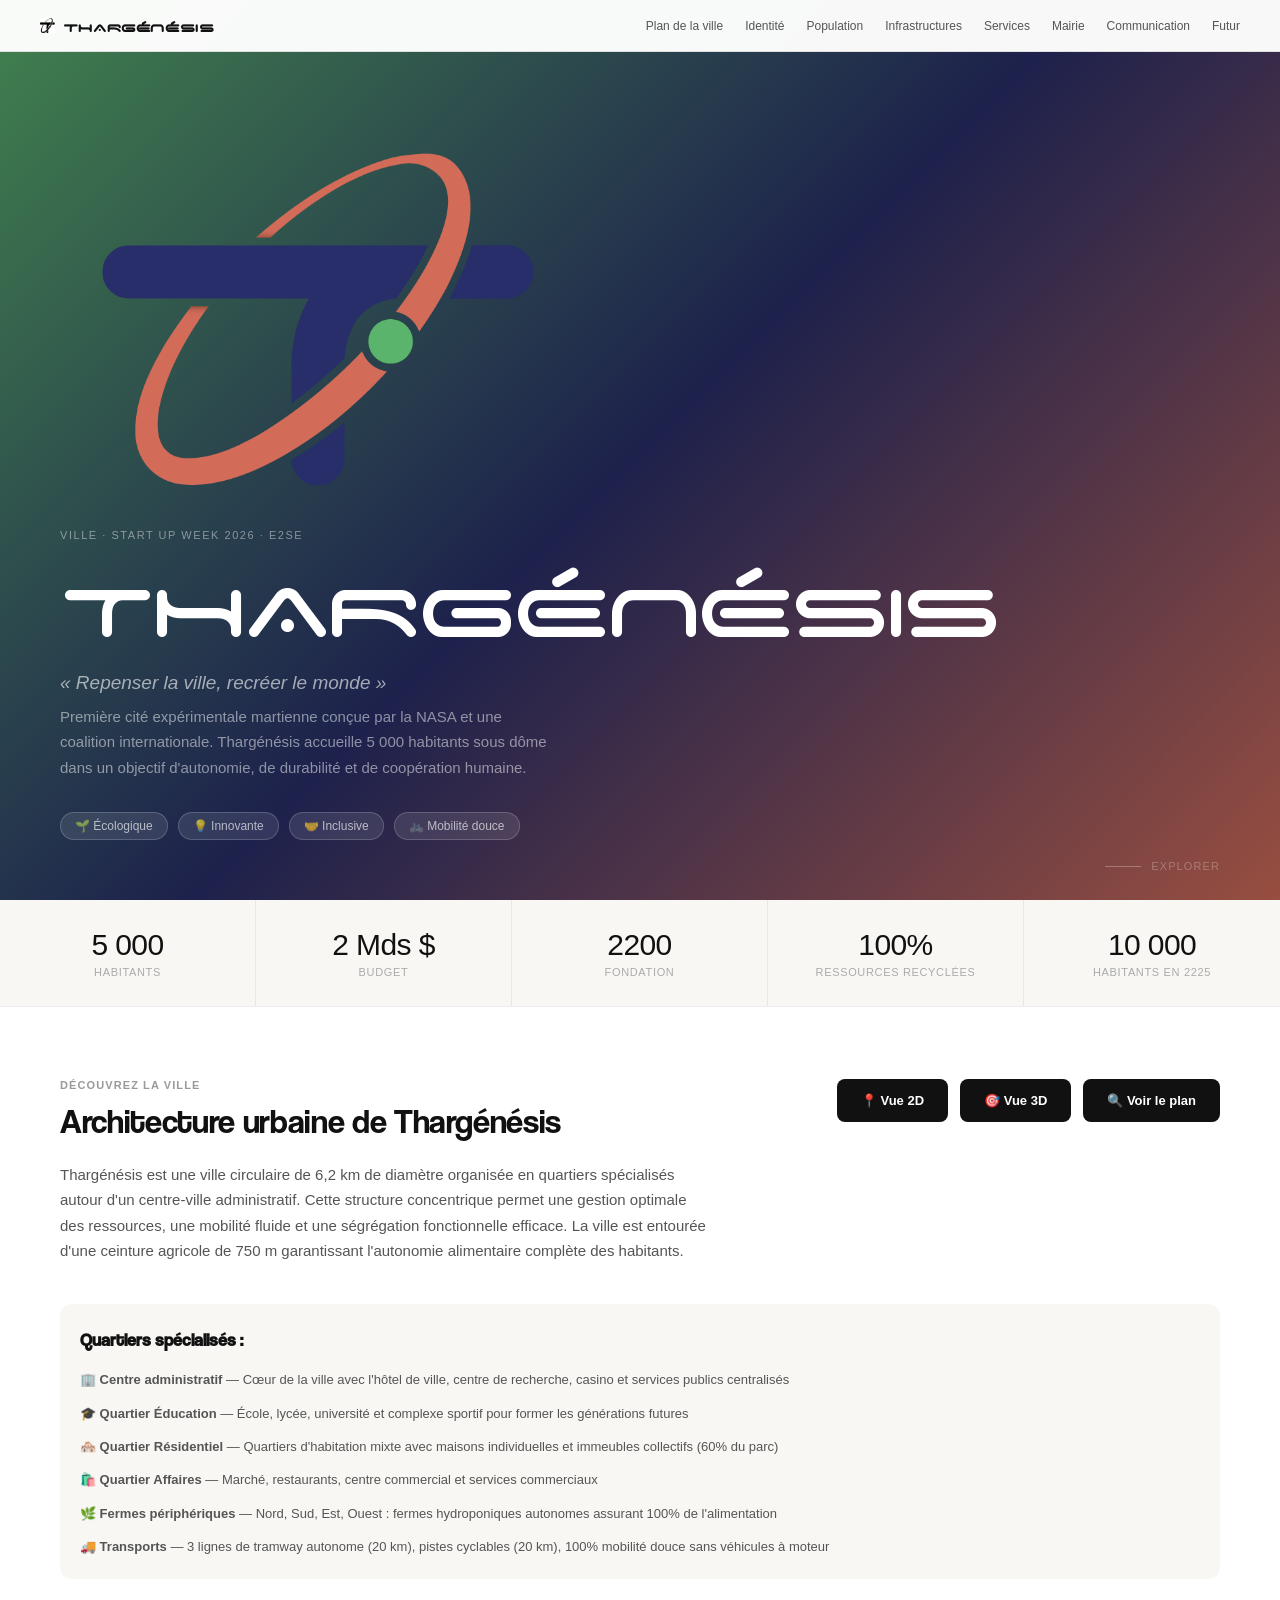
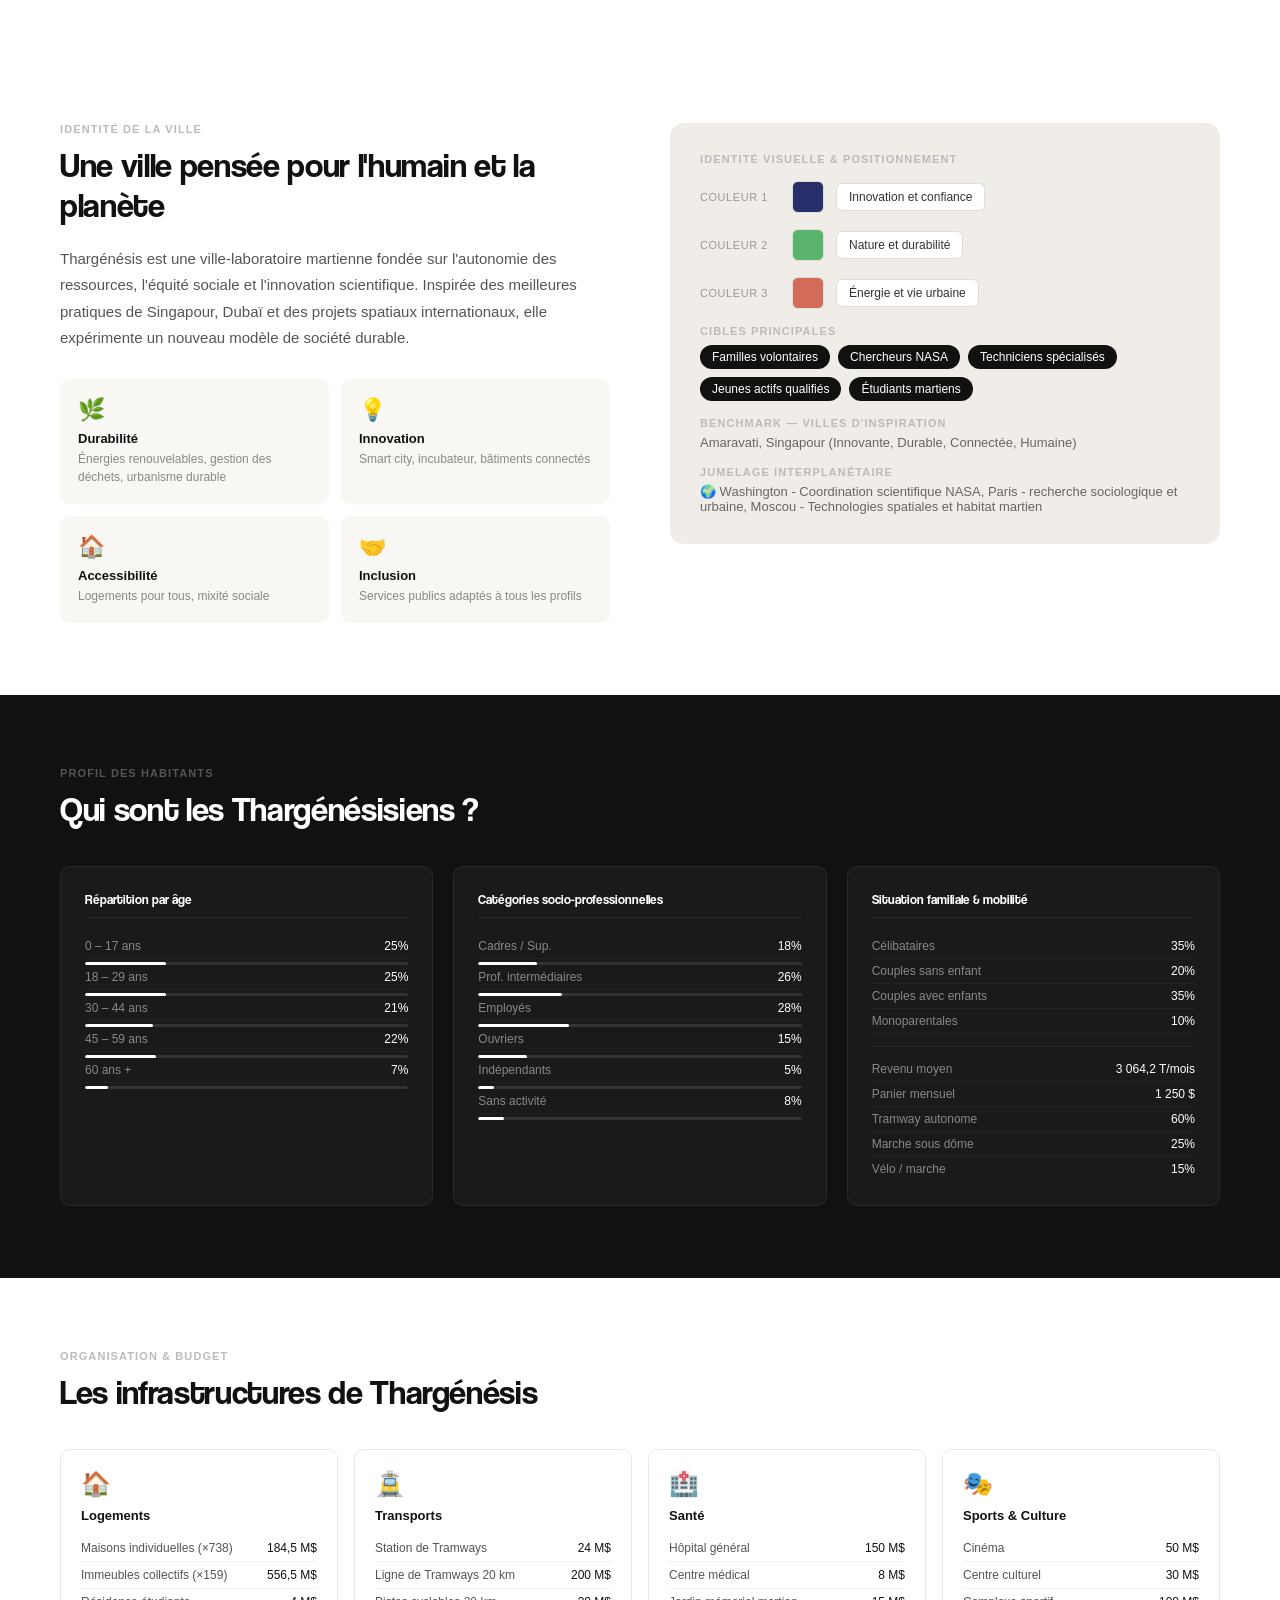
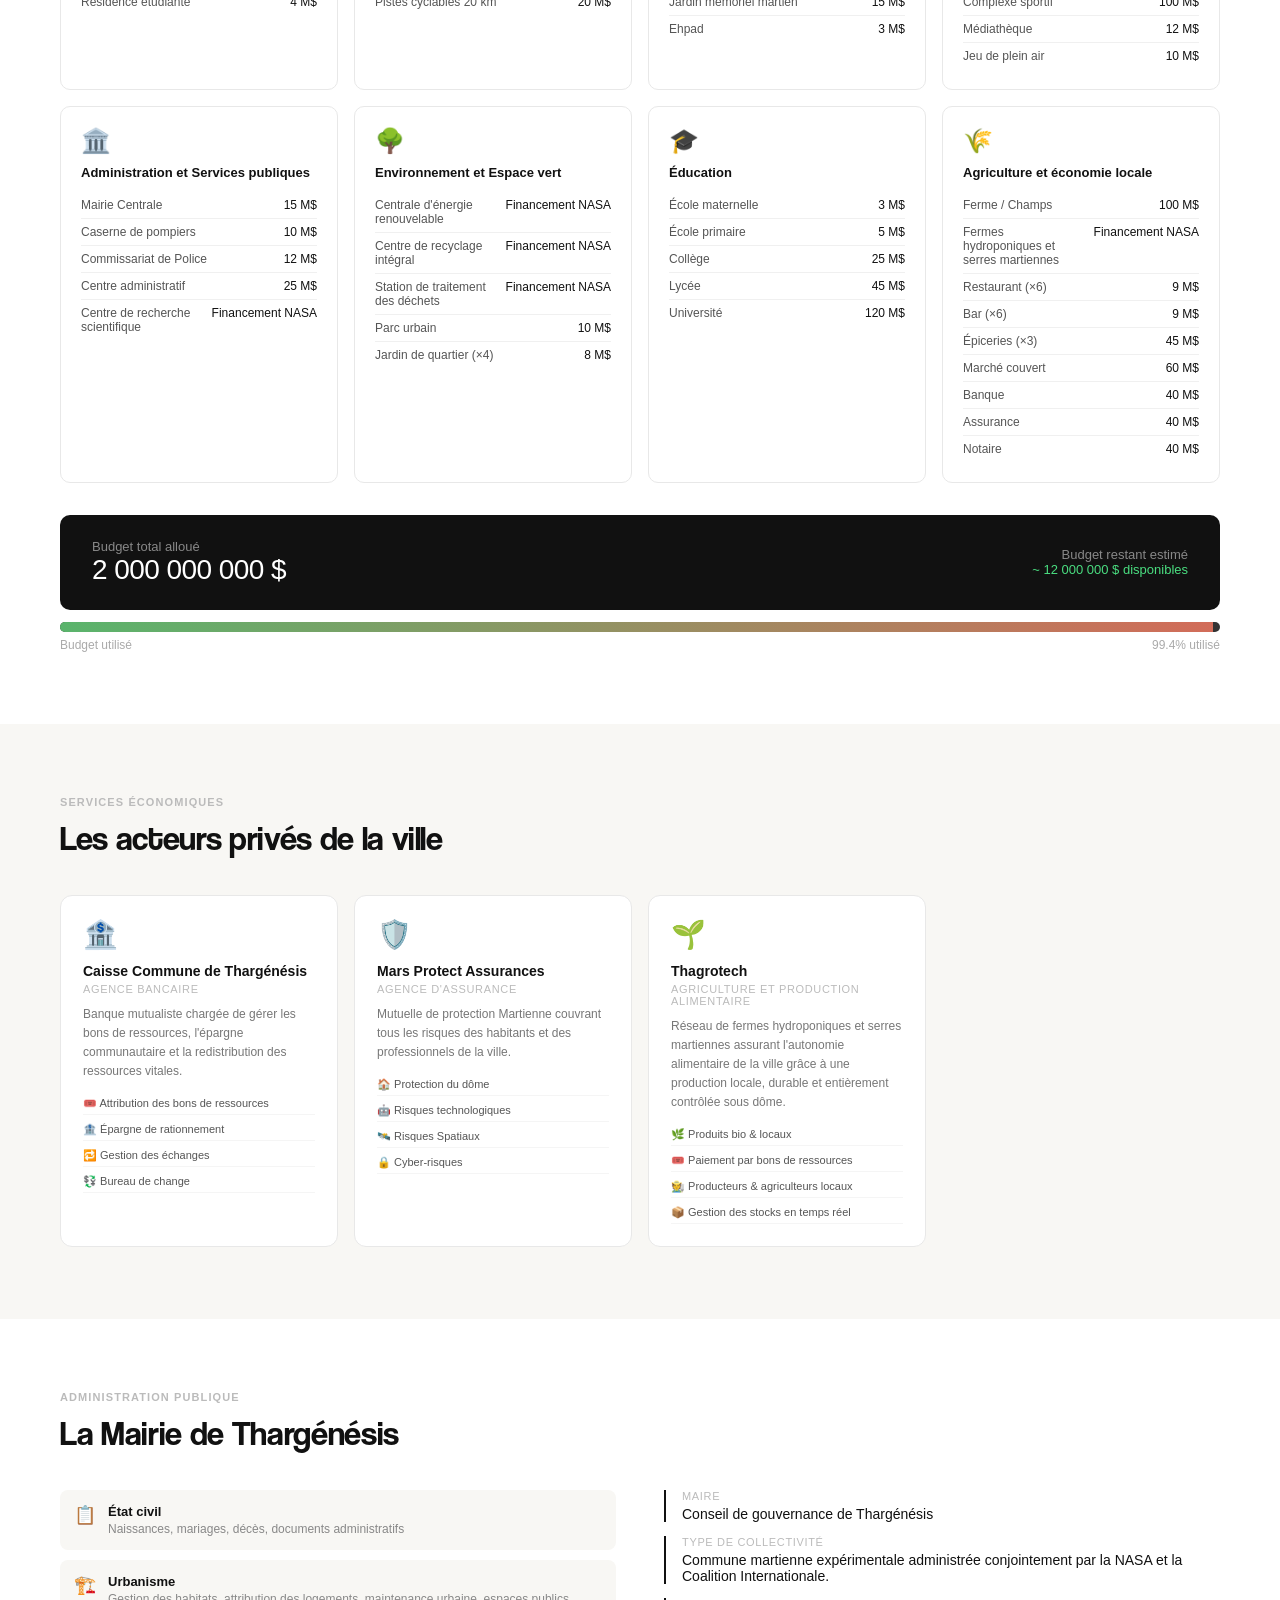
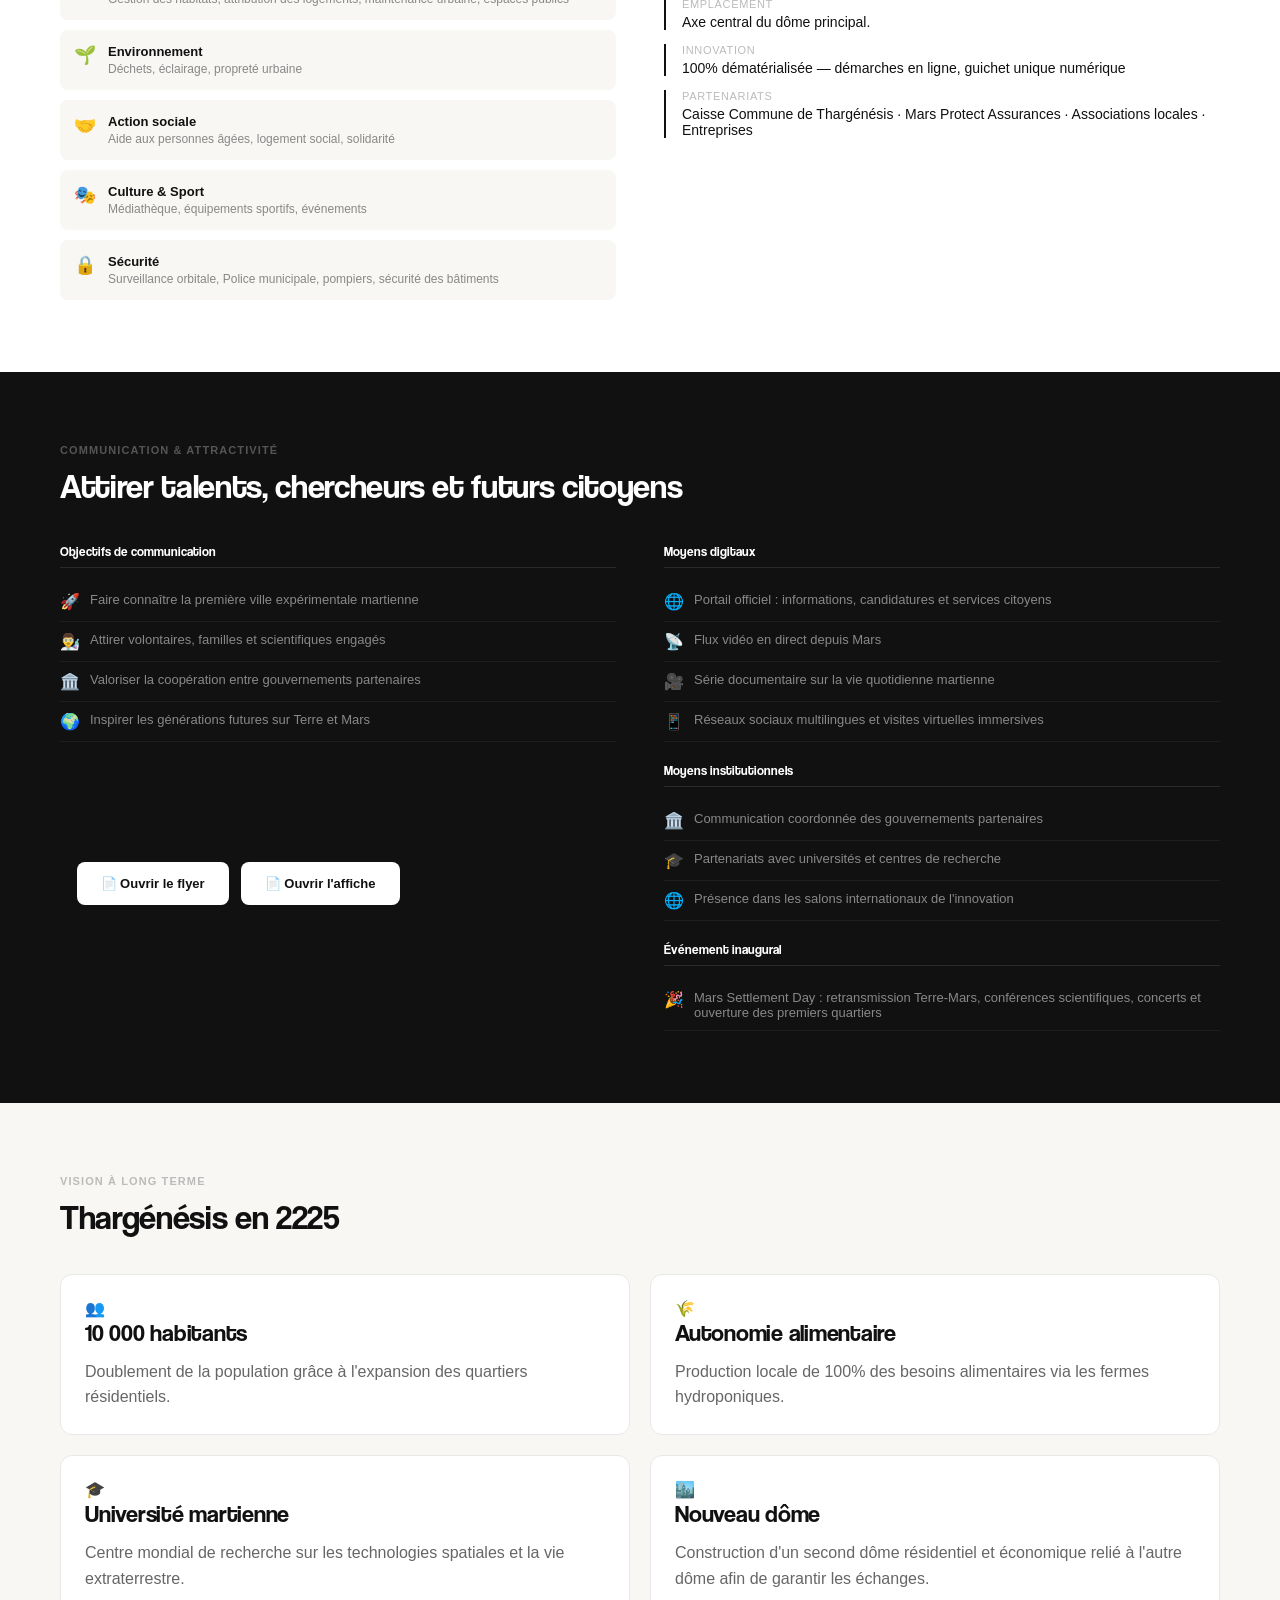
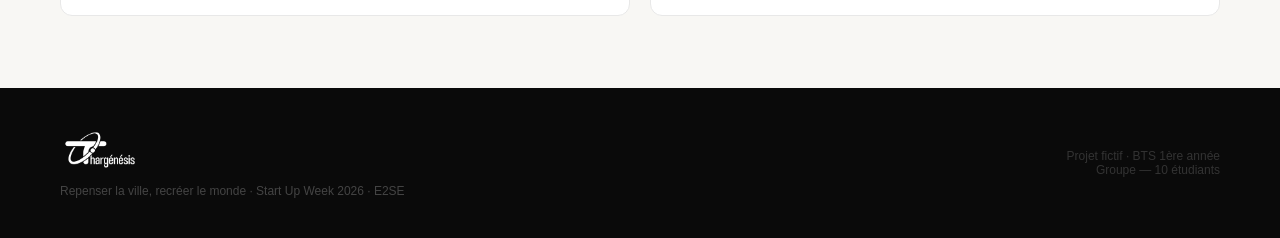
==== commit 9adcff82: "Update index.html" ====
--- a/index.html
+++ b/index.html
@@ -164,7 +164,7 @@
       <div class="pop-row"><span class="pop-row-label">Couples avec enfants</span><span class="pop-row-val">35%</span></div>
       <div class="pop-row"><span class="pop-row-label">Monoparentales</span><span class="pop-row-val">10%</span></div>
       <div style="margin-top:12px;padding-top:10px;border-top:0.5px solid #2a2a2a">
-        <div class="pop-row"><span class="pop-row-label">Revenu moyen</span><span class="pop-row-val">2 100 $/mois</span></div>
+        <div class="pop-row"><span class="pop-row-label">Revenu moyen</span><span class="pop-row-val">3 064,2 T/mois</span></div>
         <div class="pop-row"><span class="pop-row-label">Panier mensuel</span><span class="pop-row-val">1 250 $</span></div>
         <div class="pop-row"><span class="pop-row-label">Tramway autonome</span><span class="pop-row-val">60%</span></div>
         <div class="pop-row"><span class="pop-row-label">Marche sous dôme</span><span class="pop-row-val">25%</span></div>
@@ -277,7 +277,7 @@
       <div class="svc-name" id="bank-name">Caisse Commune de Thargénésis</div>
       <div class="svc-type">Agence bancaire</div>
       <div class="svc-desc" id="bank-desc">Banque mutualiste chargée de gérer les bons de ressources, l'épargne communautaire et la redistribution des ressources vitales.</div>
-      <div class="svc-offers"><div class="svc-offer">🎟️ Attribution des bons de ressources</div><div class="svc-offer">🏦 Épargne de rationnement</div><div class="svc-offer">🔁 Gestion des échanges</div><div class="svc-offer">🤝 Redistribution équitable</div></div>
+      <div class="svc-offers"><div class="svc-offer">🎟️ Attribution des bons de ressources</div><div class="svc-offer">🏦 Épargne de rationnement</div><div class="svc-offer">🔁 Gestion des échanges</div><div class="svc-offer">💱 Bureau de change</div></div>
     </div>
     <div class="svc-card">
       <div class="svc-icon">🛡️</div>
@@ -286,11 +286,15 @@
       <div class="svc-desc" id="assur-desc">Mutuelle de protection Martienne couvrant tous les risques des habitants et des professionnels de la ville.</div>
       <div class="svc-offers"><div class="svc-offer">🏠 Protection du dôme</div><div class="svc-offer">🤖 Risques technologiques</div><div class="svc-offer">🛰️ Risques Spatiaux</div><div class="svc-offer">🔒 Cyber-risques</div></div>
     </div>
-    <div class="svc-offers">
-      <div class="svc-offer">🌿 Produits bio & locaux</div>
+    <div class="svc-card">
+      <div class="svc-icon">🌱</div>
+      <div class="svc-name" id="assur-name">Thagrotech</div>
+      <div class="svc-type">Agriculture et production alimentaire</div>
+      <div class="svc-desc" id="assur-desc">Réseau de fermes hydroponiques et serres martiennes assurant l'autonomie alimentaire de la ville grâce à une production locale, durable et entièrement contrôlée sous dôme.</div>
+      <div class="svc-offers">      <div class="svc-offer">🌿 Produits bio & locaux</div>
       <div class="svc-offer">🎟️ Paiement par bons de ressources</div>
       <div class="svc-offer">🧑‍🌾 Producteurs & agriculteurs locaux</div>
-      <div class="svc-offer">📦 Gestion des stocks en temps réel</div>
+      <div class="svc-offer">📦 Gestion des stocks en temps réel</div></div>
     </div>
   </div>
 </section>
@@ -320,38 +324,13 @@
 <section id="com">
   <div class="section-label">Communication & Attractivité</div>
   <div class="section-title">Attirer talents, chercheurs et futurs citoyens</div>
-  <div style="display:flex;justify-content:flex-end;margin-bottom:28px;margin-top:-20px">
-  <button class="structure-btn" onclick="openBrochure()" style="background:#fff;color:#111;border:0.5px solid #e0e0e0;">📄 Ouvrir la brochure</button>
-  <button class="structure-btn" onclick="openAffiche()" style="background:#fff;color:#111;border:0.5px solid #e0e0e0;">📄 Ouvrir l'affiche</button>
-
-  </div>
+
   <div class="com-grid">
+
+    <!-- COLONNE GAUCHE -->
     <div>
 
       <div class="com-block">
-        <h4>Persona cœur de cible</h4>
-        <div class="persona-card">
-          <div class="persona-name">
-            Dr. Maya Laurent, 34 ans
-          </div>
-
-          <div class="persona-desc">
-            Ingénieure en systèmes durables. Souhaite participer à la
-            construction de la première ville permanente sur Mars.
-            Recherche un environnement innovant, sécurisé et multiculturel.
-          </div>
-
-          <div class="persona-tags">
-            <span class="persona-tag">Recherche</span>
-            <span class="persona-tag">Innovation</span>
-            <span class="persona-tag">Développement durable</span>
-            <span class="persona-tag">Coopération internationale</span>
-            <span class="persona-tag">Exploration spatiale</span>
-          </div>
-        </div>
-      </div>
-
-      <div class="com-block" style="margin-top:24px">
         <h4>Objectifs de communication</h4>
 
         <div class="com-item">
@@ -375,8 +354,20 @@
         </div>
       </div>
 
-    </div>
-
+      <!-- BOUTONS -->
+      <div style="display:flex;gap:12px;justify-content:center;margin-top:120px;color:#fff;margin-left:-200px;">
+        <button class="structure-btn" onclick="openBrochure()" style="color:#111;background:#fff">
+          📄 Ouvrir le flyer
+        </button>
+
+        <button class="structure-btn" onclick="openAffiche()" style="color:#111;background:#fff">
+          📄 Ouvrir l'affiche
+        </button>
+      </div>
+
+    </div>
+
+    <!-- COLONNE DROITE -->
     <div>
 
       <div class="com-block">
@@ -433,6 +424,7 @@
       </div>
 
     </div>
+
   </div>
 </section>
 <section id="future">
@@ -504,5 +496,25 @@
     </div>
   </div>
 </div>
+<div id="affiche-modal" class="map-modal" style="display:none">
+  <div style="position:relative;display:flex;flex-direction:column;align-items:center;gap:16px;max-width:92vw">
+    <button onclick="closeAffiche()" class="close-map" style="position:static;align-self:flex-end">
+      ✖
+    </button>
+
+    <img
+      src="photo/affiche.png"
+      style="
+        max-height:85vh;
+        max-width:90vw;
+        width:auto;
+        height:auto;
+        object-fit:contain;
+        border-radius:6px;
+        box-shadow:0 8px 40px rgba(0,0,0,0.5);
+      "
+    />
+  </div>
+</div>
 </body>
 </html>
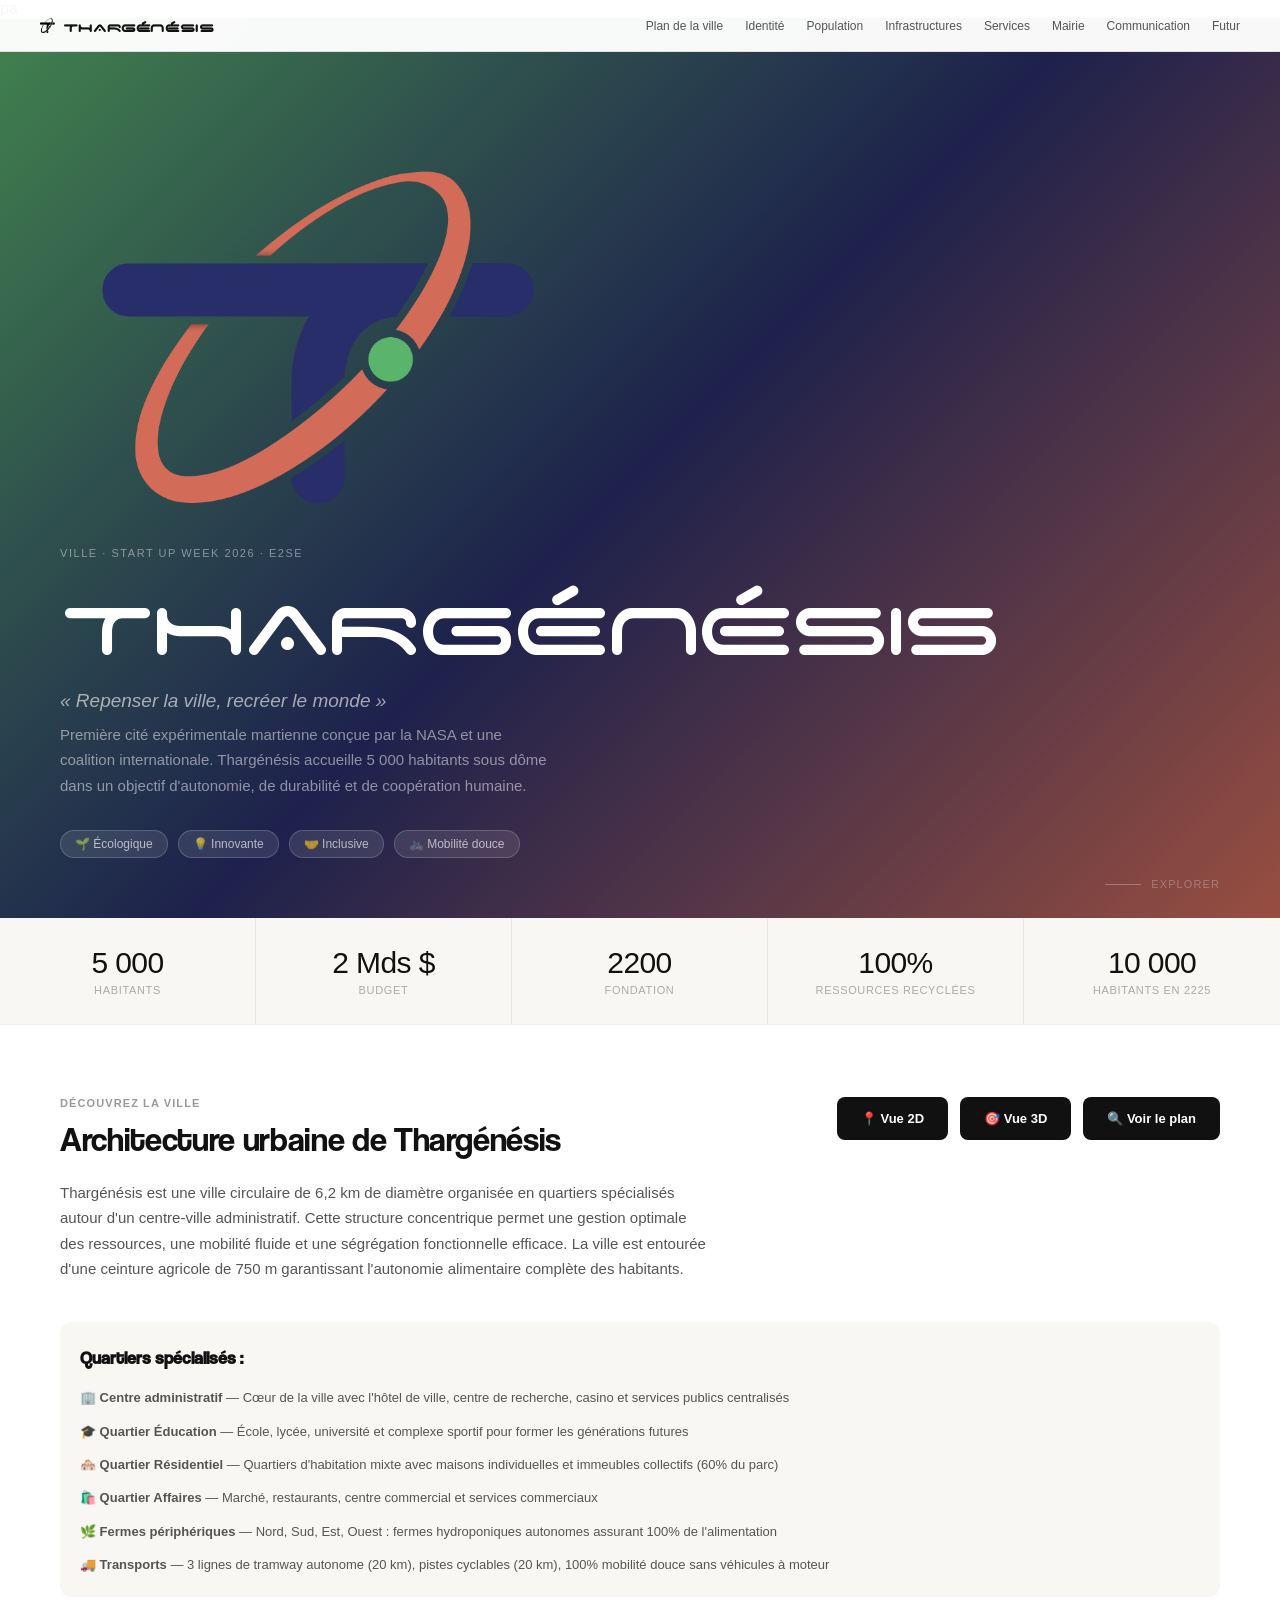
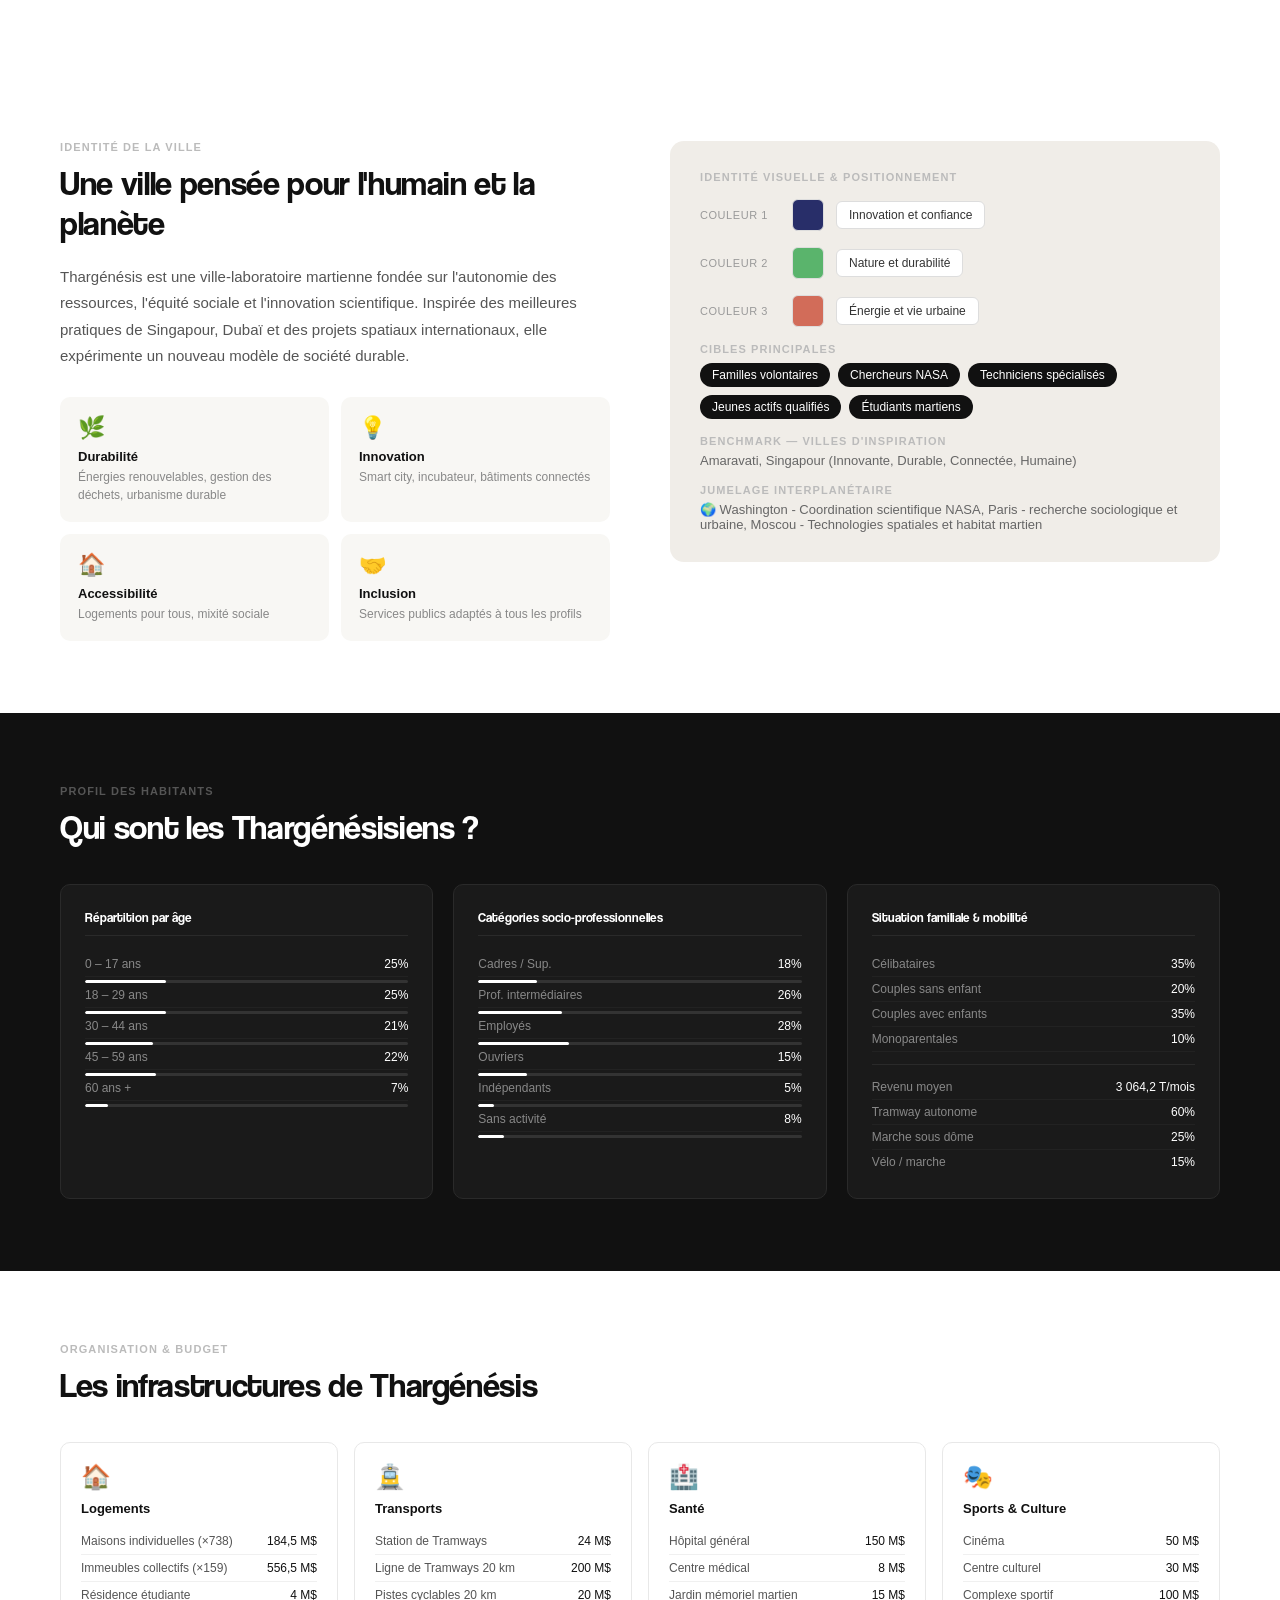
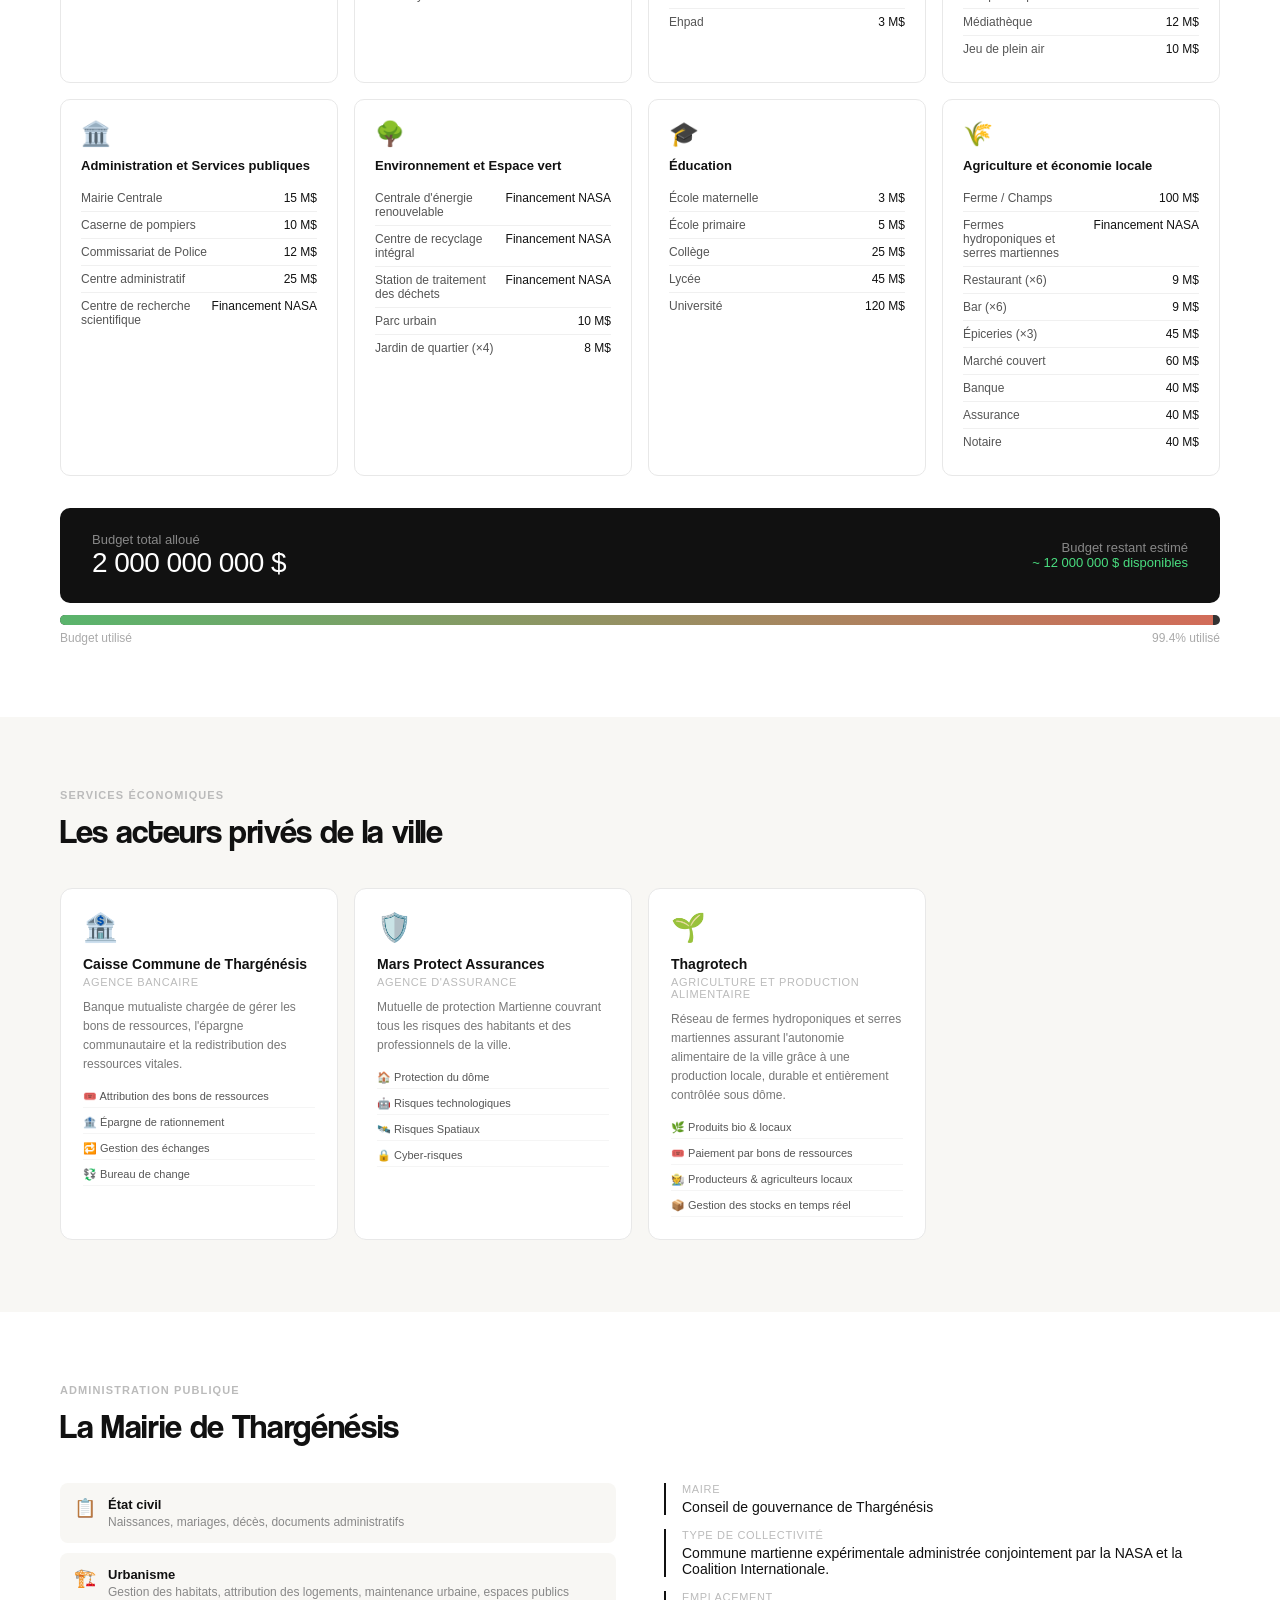
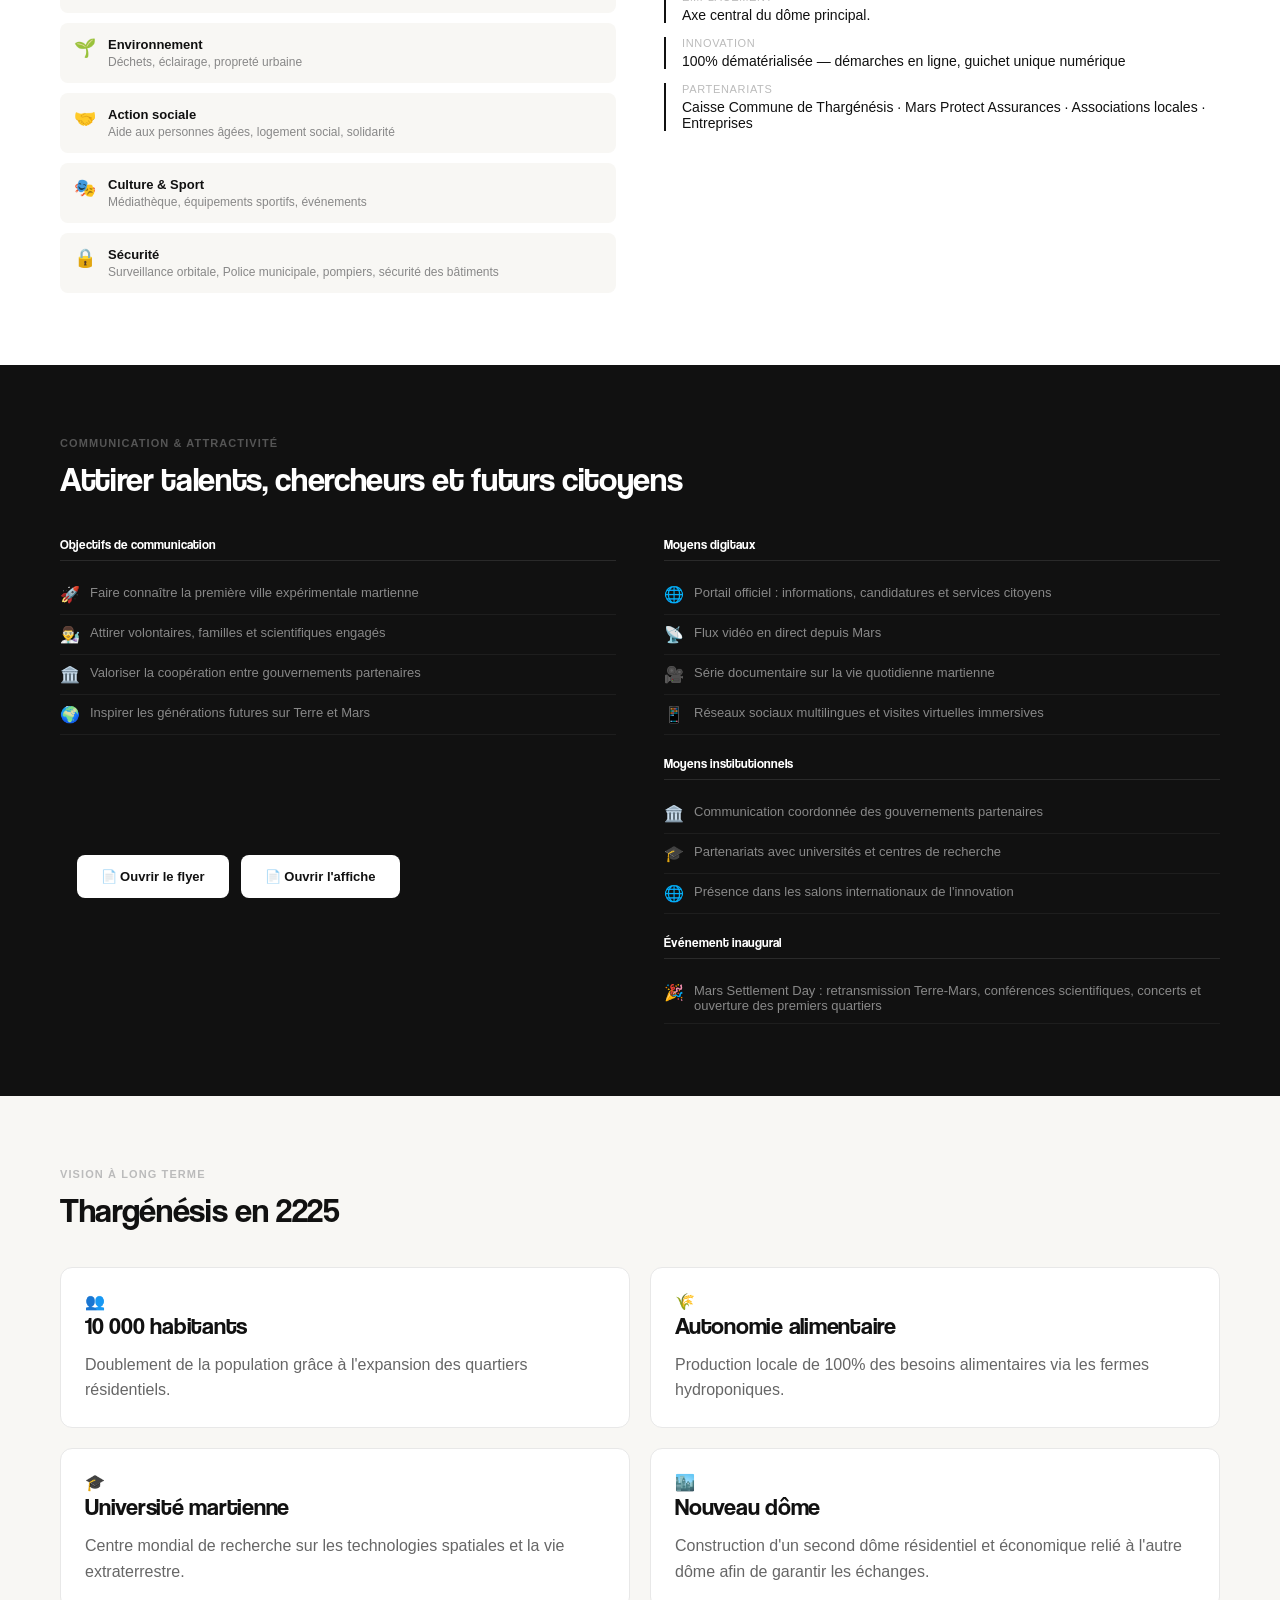
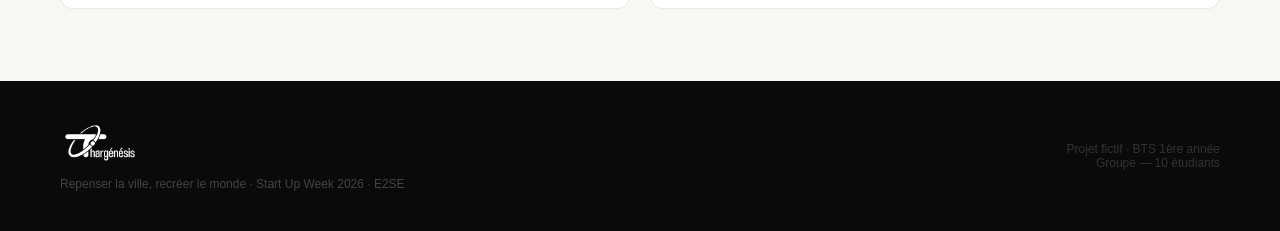
==== commit 1a432063: "Update index.html" ====
--- a/index.html
+++ b/index.html
@@ -3,7 +3,7 @@
 <head>
 <meta charset="UTF-8">
 <meta name="viewport" content="width=device-width, initial-scale=1.0">
-<link rel="icon" type="image/png" href="photo/log.png">
+<link rel="icon" type="image/png" href="photo/log.png">pa
 <title>Thargénésis</title>
 <script src="script.js" defer></script>
 <link href="style.css" rel="stylesheet">
@@ -165,7 +165,6 @@
       <div class="pop-row"><span class="pop-row-label">Monoparentales</span><span class="pop-row-val">10%</span></div>
       <div style="margin-top:12px;padding-top:10px;border-top:0.5px solid #2a2a2a">
         <div class="pop-row"><span class="pop-row-label">Revenu moyen</span><span class="pop-row-val">3 064,2 T/mois</span></div>
-        <div class="pop-row"><span class="pop-row-label">Panier mensuel</span><span class="pop-row-val">1 250 $</span></div>
         <div class="pop-row"><span class="pop-row-label">Tramway autonome</span><span class="pop-row-val">60%</span></div>
         <div class="pop-row"><span class="pop-row-label">Marche sous dôme</span><span class="pop-row-val">25%</span></div>
         <div class="pop-row"><span class="pop-row-label">Vélo / marche</span><span class="pop-row-val">15%</span></div>
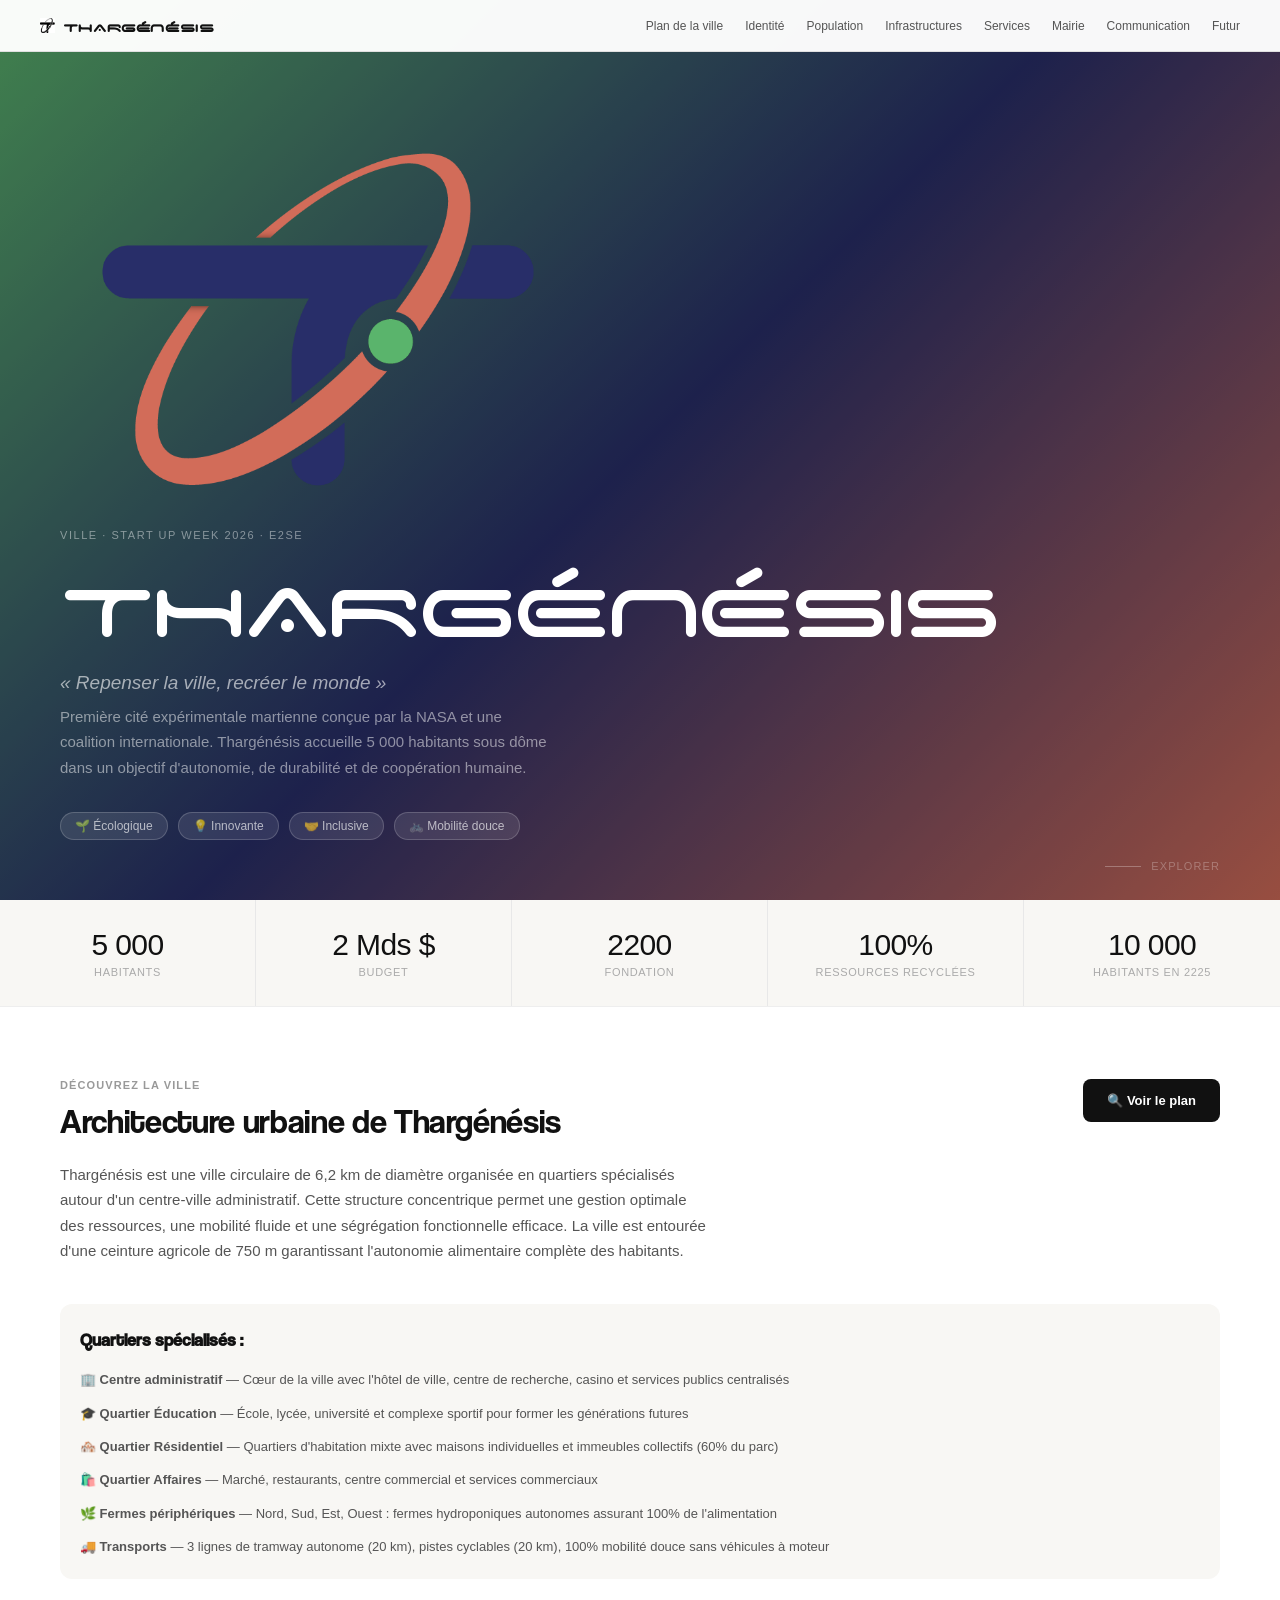
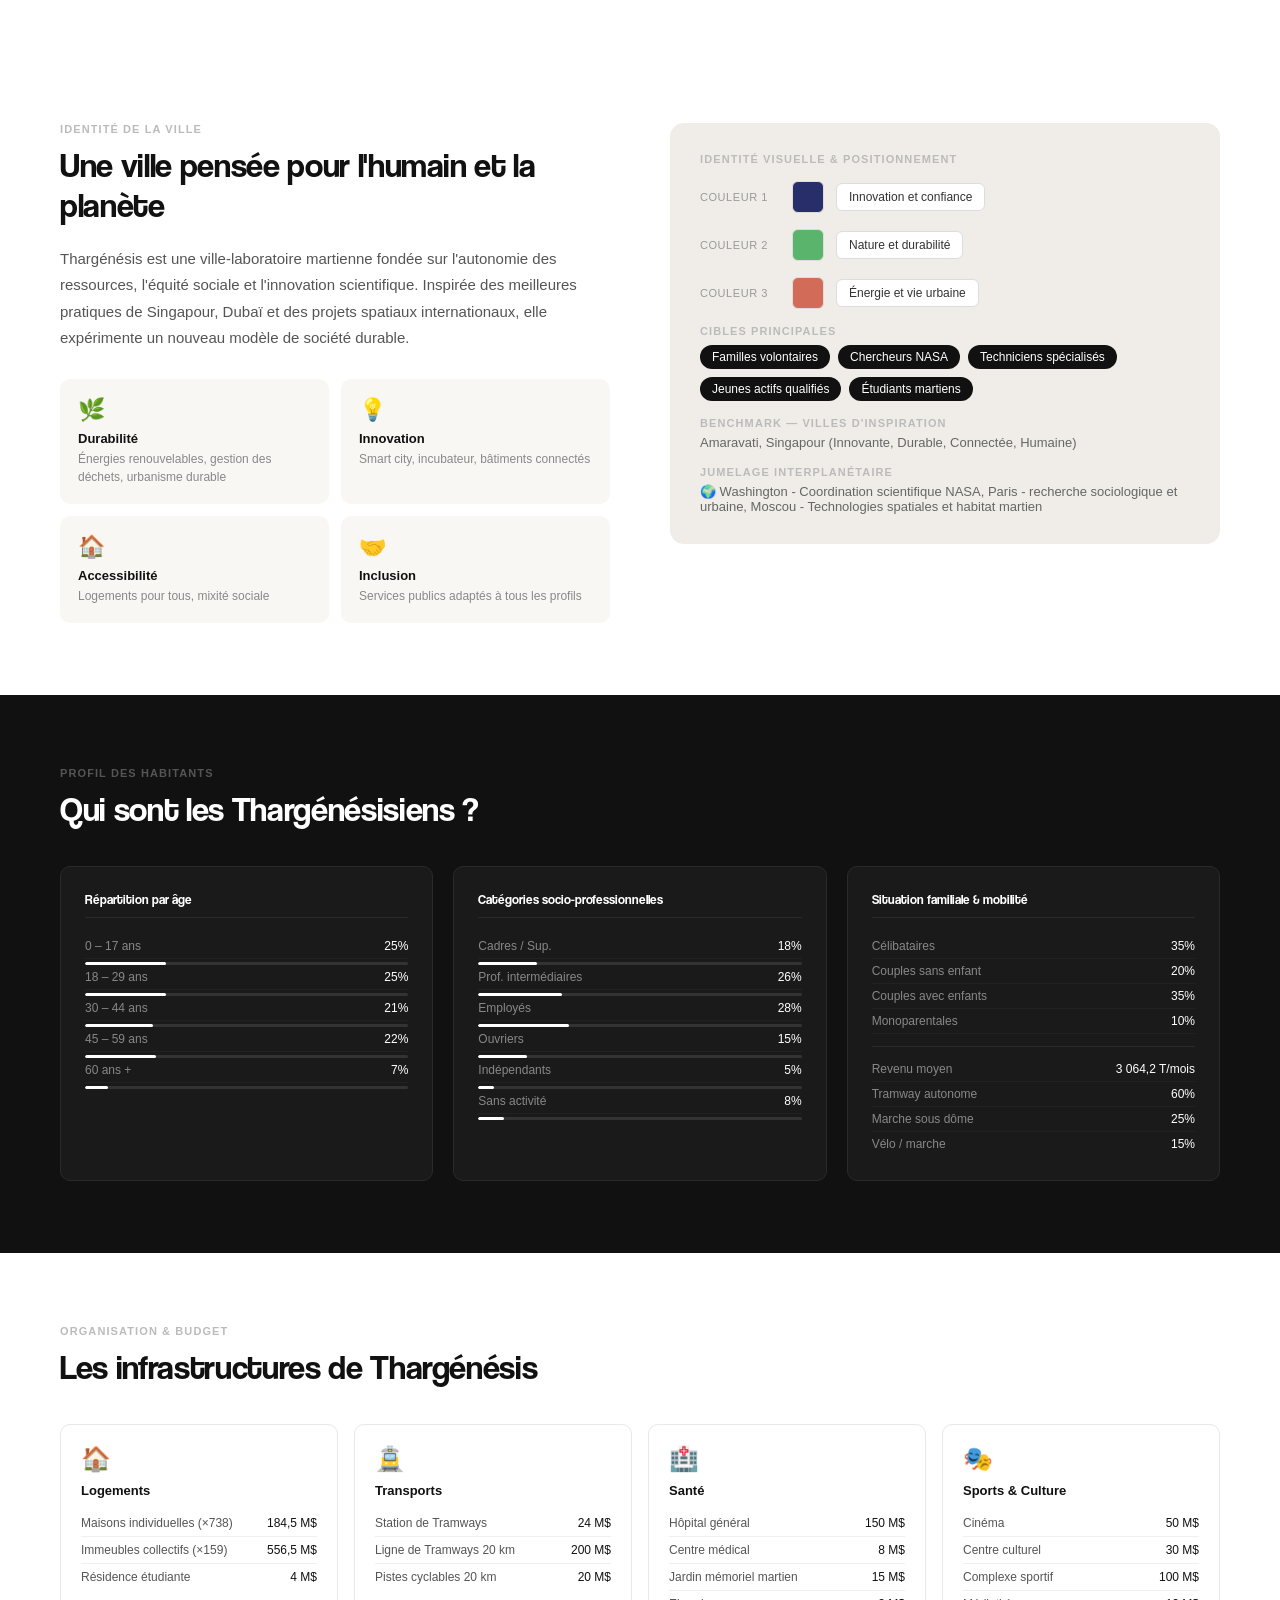
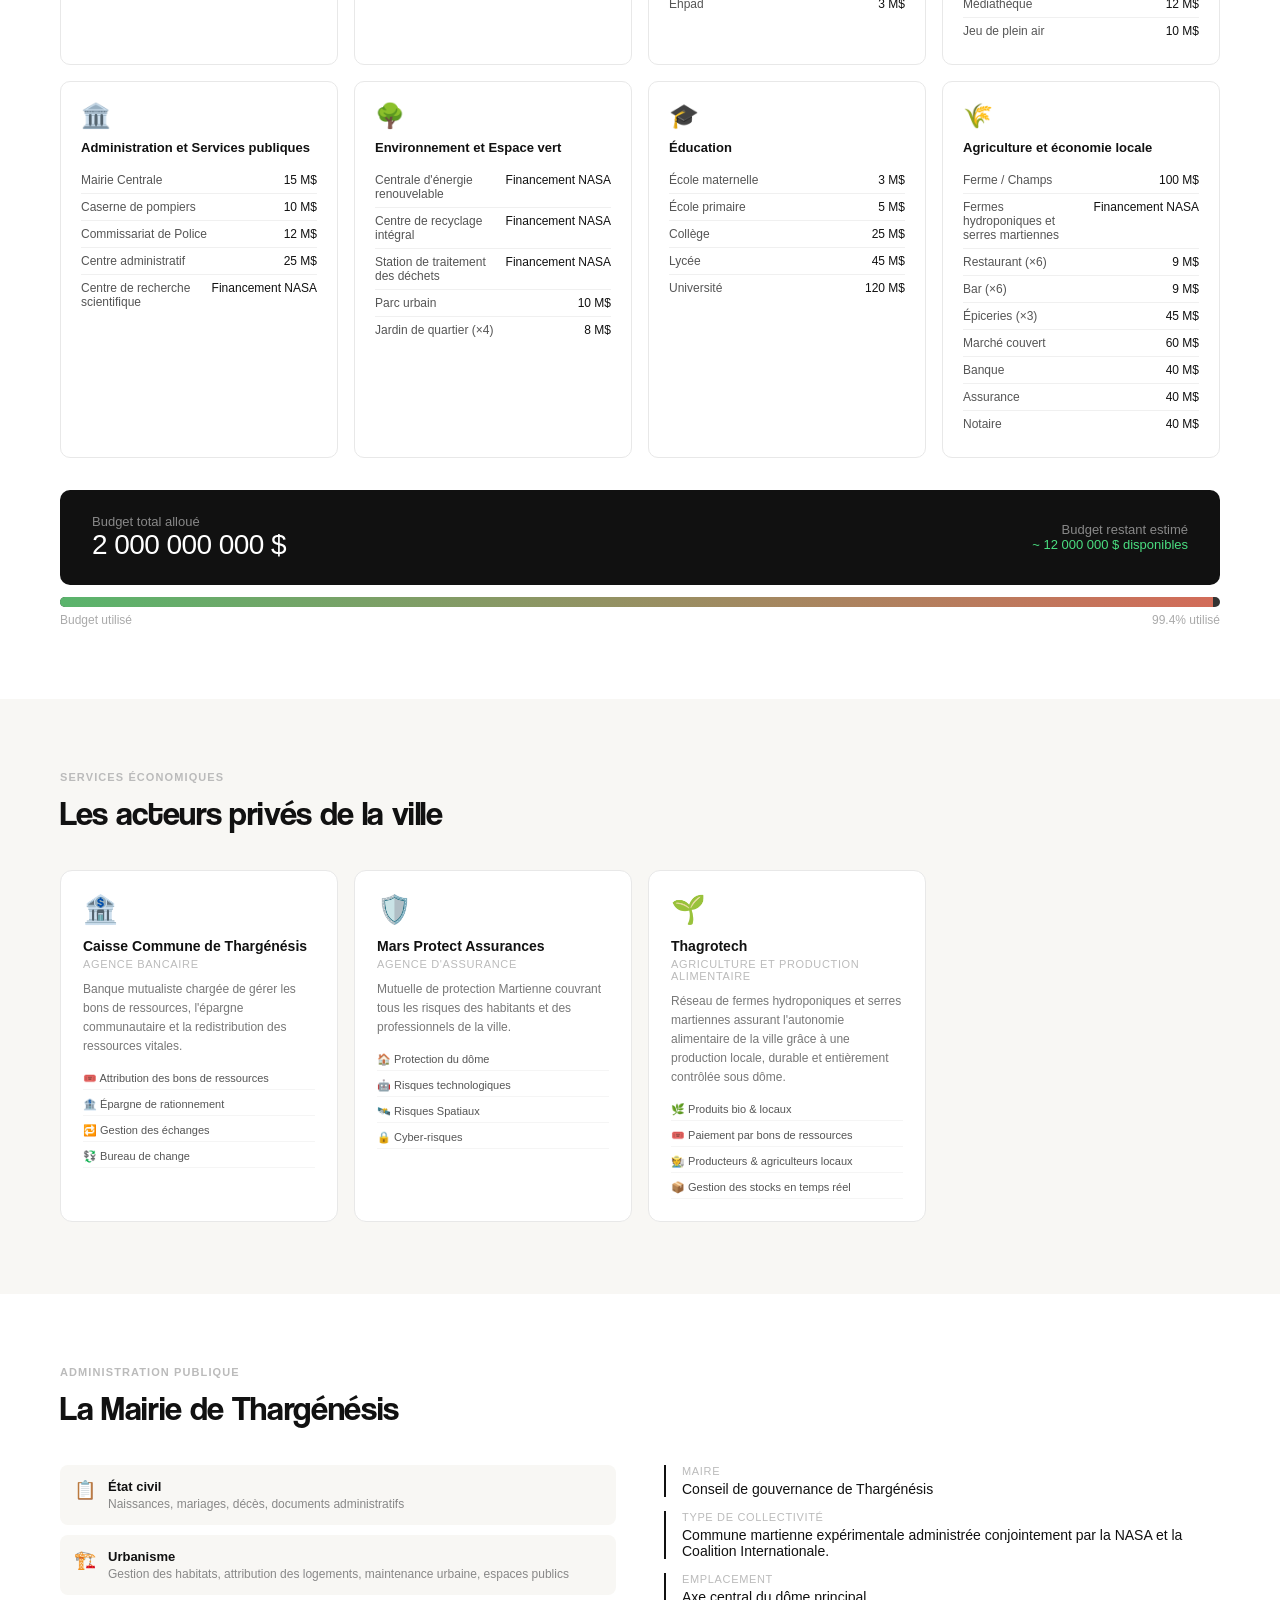
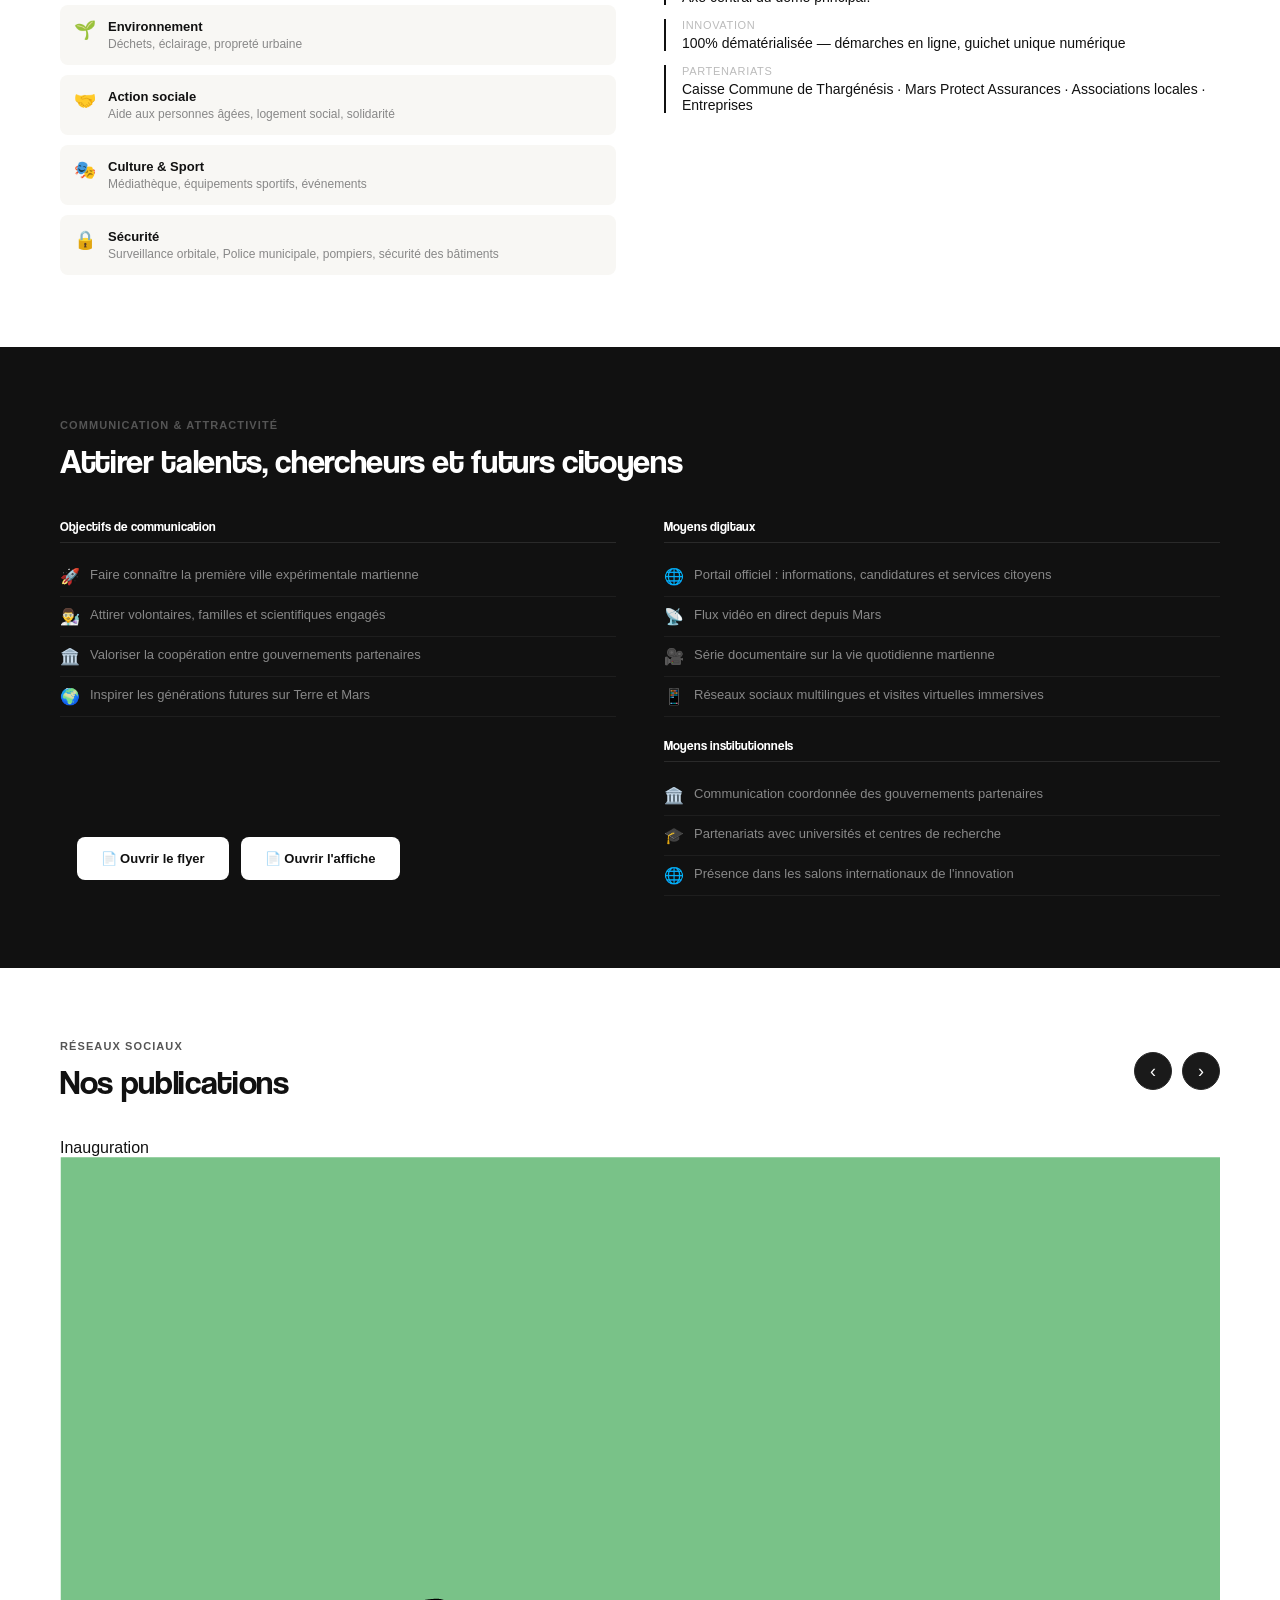
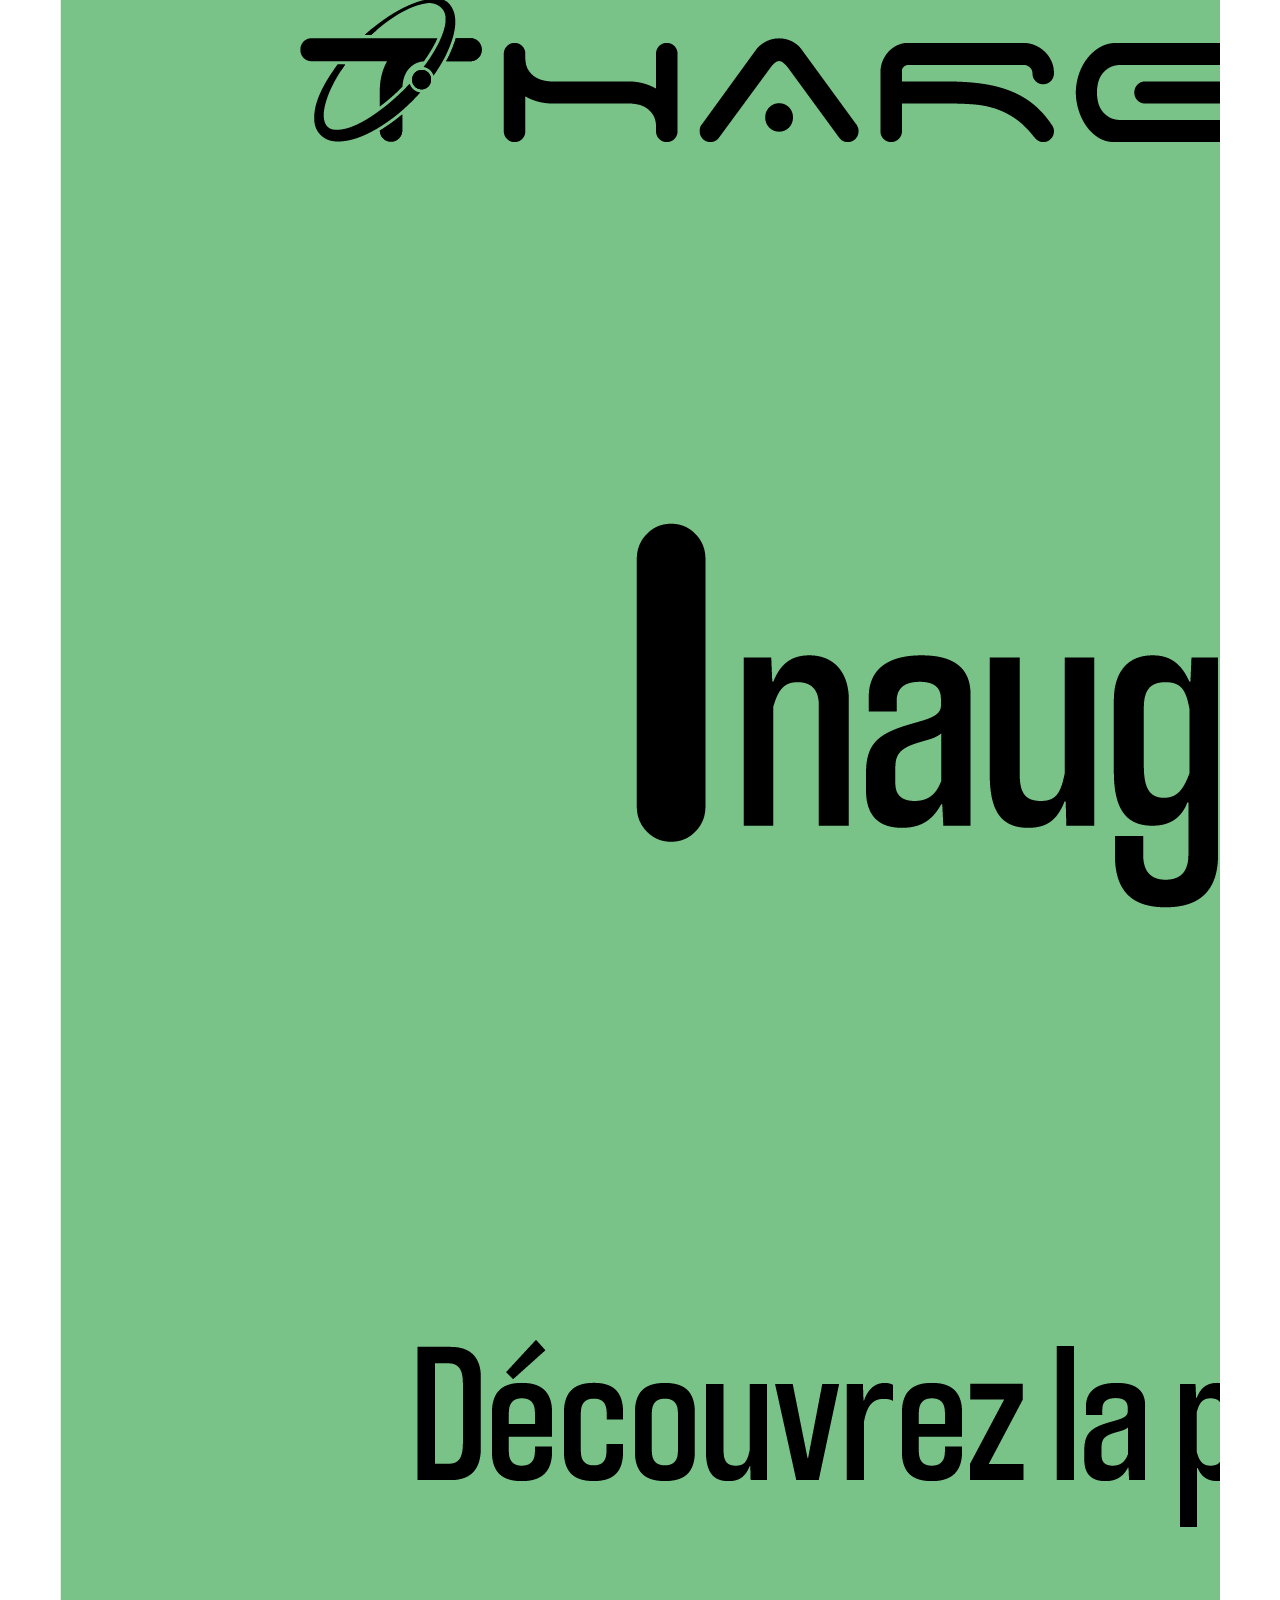
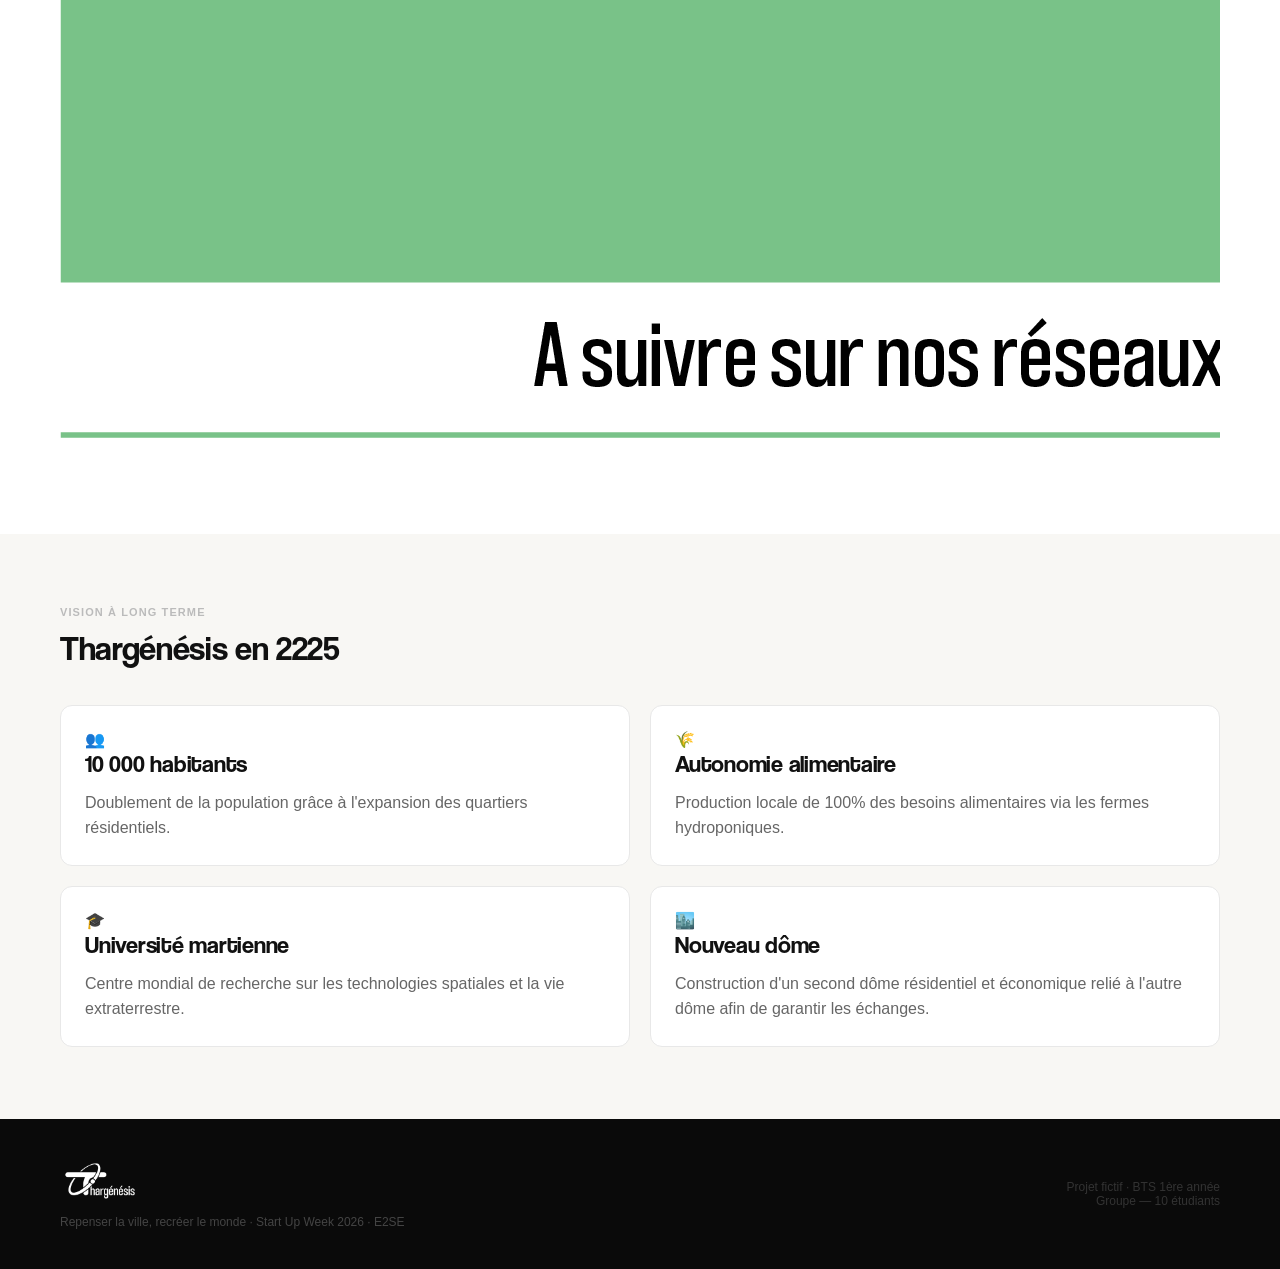
==== commit b1b2b5c9: "Update index.html" ====
--- a/index.html
+++ b/index.html
@@ -3,7 +3,7 @@
 <head>
 <meta charset="UTF-8">
 <meta name="viewport" content="width=device-width, initial-scale=1.0">
-<link rel="icon" type="image/png" href="photo/log.png">pa
+<link rel="icon" type="image/png" href="photo/log.png">
 <title>Thargénésis</title>
 <script src="script.js" defer></script>
 <link href="style.css" rel="stylesheet">
@@ -61,8 +61,6 @@
         <div class="section-text">Thargénésis est une ville circulaire de 6,2 km de diamètre organisée en quartiers spécialisés autour d'un centre-ville administratif. Cette structure concentrique permet une gestion optimale des ressources, une mobilité fluide et une ségrégation fonctionnelle efficace. La ville est entourée d'une ceinture agricole de 750 m garantissant l'autonomie alimentaire complète des habitants.</div>
       </div>
       <div class="structure-actions">
-        <button class="structure-btn" onclick="show2D()">📍 Vue 2D</button>
-        <button class="structure-btn" onclick="show3D()">🎯 Vue 3D</button>
         <button class="structure-btn" onclick="openMap()">🔍 Voir le plan</button>
       </div>
     </div>
@@ -411,21 +409,54 @@
           Présence dans les salons internationaux de l'innovation
         </div>
       </div>
-
-      <div class="com-block" style="margin-top:20px">
-        <h4>Événement inaugural</h4>
-
-        <div class="com-item">
-          <span class="com-item-icon">🎉</span>
-          Mars Settlement Day : retransmission Terre-Mars,
-          conférences scientifiques, concerts et ouverture des premiers quartiers
-        </div>
-      </div>
-
-    </div>
-
-  </div>
-</section>
+    </div>
+
+  </div>
+</section>
+<section id="reseaux" style="background:#fff;padding:72px 60px">
+  <div style="display:flex;justify-content:space-between;align-items:center;margin-bottom:36px">
+    <div>
+      <div class="section-label" style="color:#555">Réseaux sociaux</div>
+      <div class="section-title" style="color:#111;margin-bottom:0">Nos publications</div>
+    </div>
+    <div style="display:flex;gap:10px">
+      <button onclick="slideRS(-1)" style="background:#1a1a1a;border:0.5px solid #2a2a2a;color:#fff;width:38px;height:38px;border-radius:50%;cursor:pointer;font-size:18px;display:flex;align-items:center;justify-content:center">‹</button>
+      <button onclick="slideRS(1)" style="background:#1a1a1a;border:0.5px solid #2a2a2a;color:#fff;width:38px;height:38px;border-radius:50%;cursor:pointer;font-size:18px;display:flex;align-items:center;justify-content:center">›</button>
+    </div>
+  </div>
+
+  <div style="position:relative;overflow:hidden">
+    <div id="rs-track" style="display:flex;gap:16px;transition:transform 0.45s cubic-bezier(.4,0,.2,1)">
+      <div class="rs-slide">
+        <div class="rs-tag">Inauguration</div>
+        <img src="photo/inau1.png" class="rs-img"/>
+      </div>
+      <div class="rs-slide">
+        <div class="rs-tag">Inauguration</div>
+        <img src="photo/inau2.png" class="rs-img"/>
+      </div>
+      <div class="rs-slide">
+        <div class="rs-tag">Inauguration</div>
+        <img src="photo/inau3.png" class="rs-img"/>
+      </div>
+      <div class="rs-slide">
+        <div class="rs-tag">Inauguration</div>
+        <img src="photo/inau4.png" class="rs-img"/>
+      </div>
+      <div class="rs-slide">
+        <div class="rs-tag">Projet</div>
+        <img src="photo/proj1.png" class="rs-img"/>
+      </div>
+      <div class="rs-slide">
+        <div class="rs-tag">Projet</div>
+        <img src="photo/proj2.png" class="rs-img"/>
+      </div>
+    </div>
+  </div>
+
+  <div style="display:flex;justify-content:center;gap:6px;margin-top:20px" id="rs-dots"></div>
+</section>
+
 <section id="future">
   <div class="section-label">Vision à long terme</div>
   <div class="section-title">Thargénésis en 2225</div>
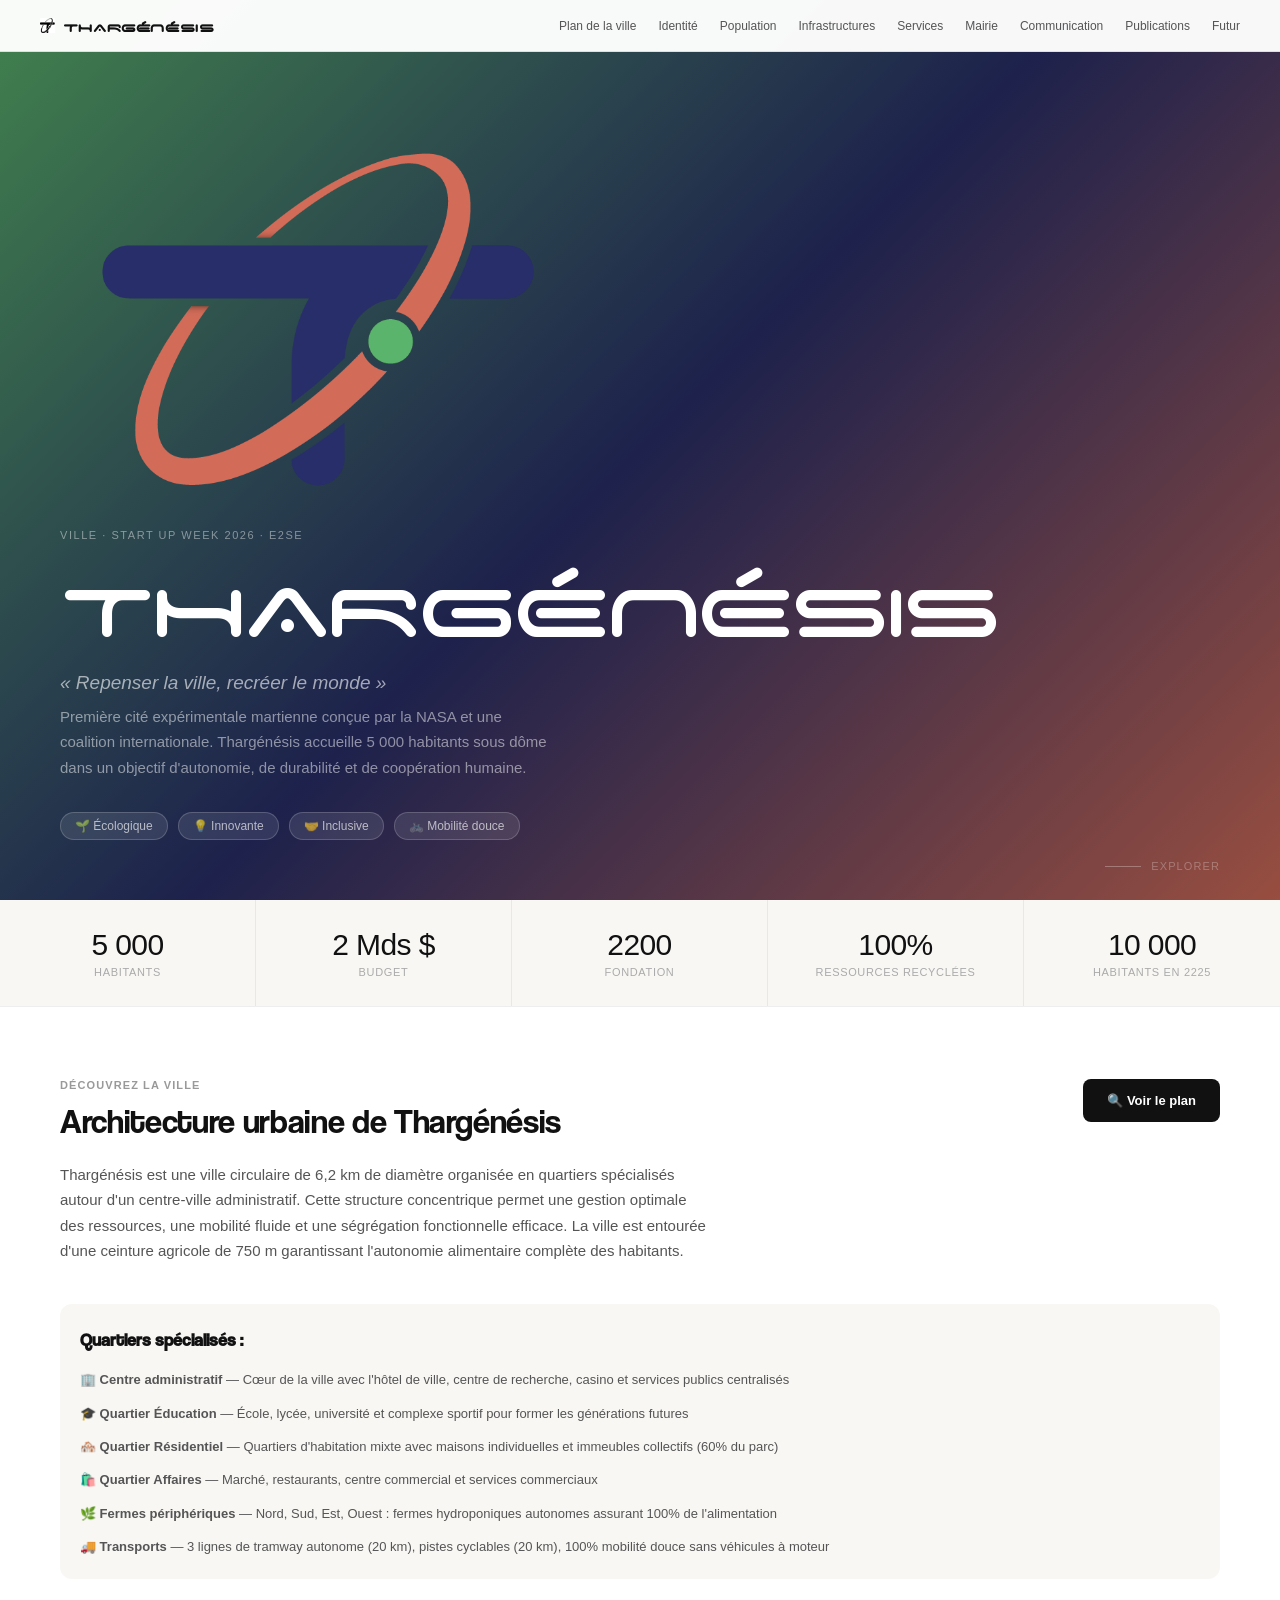
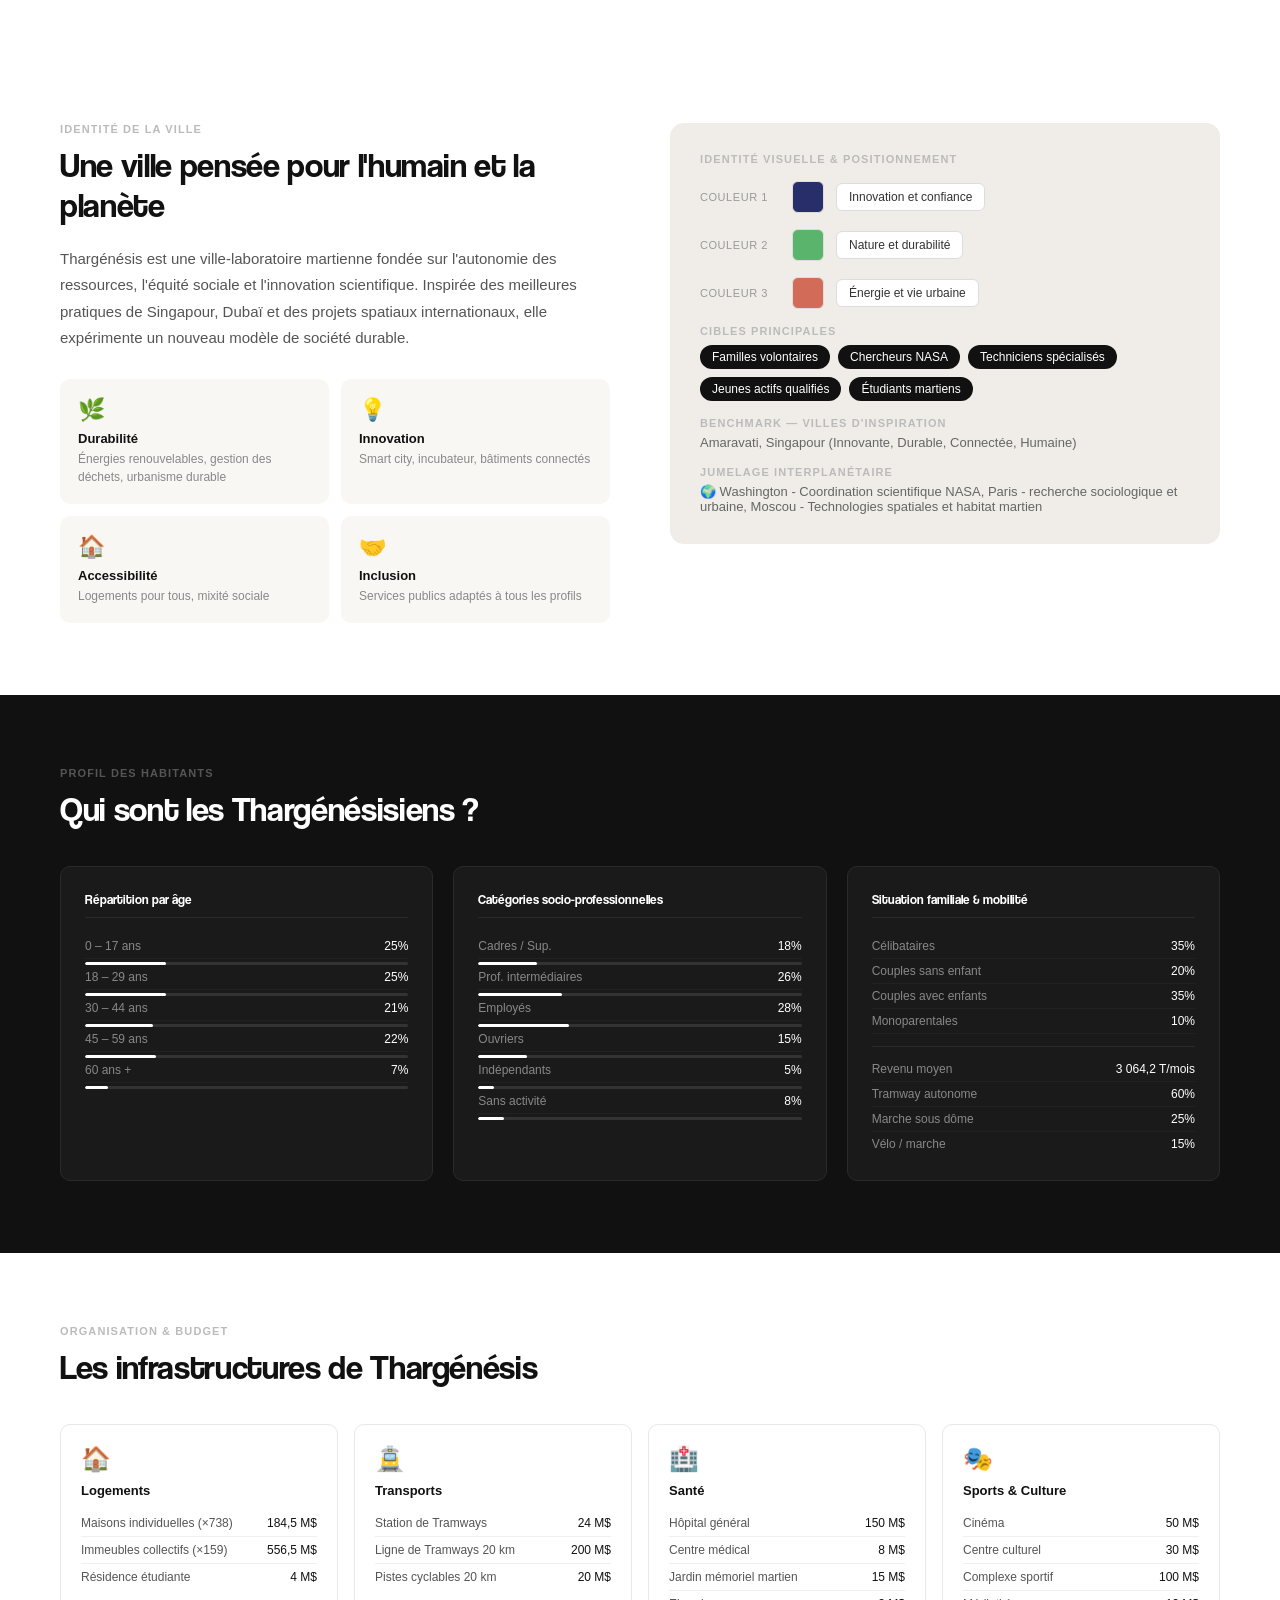
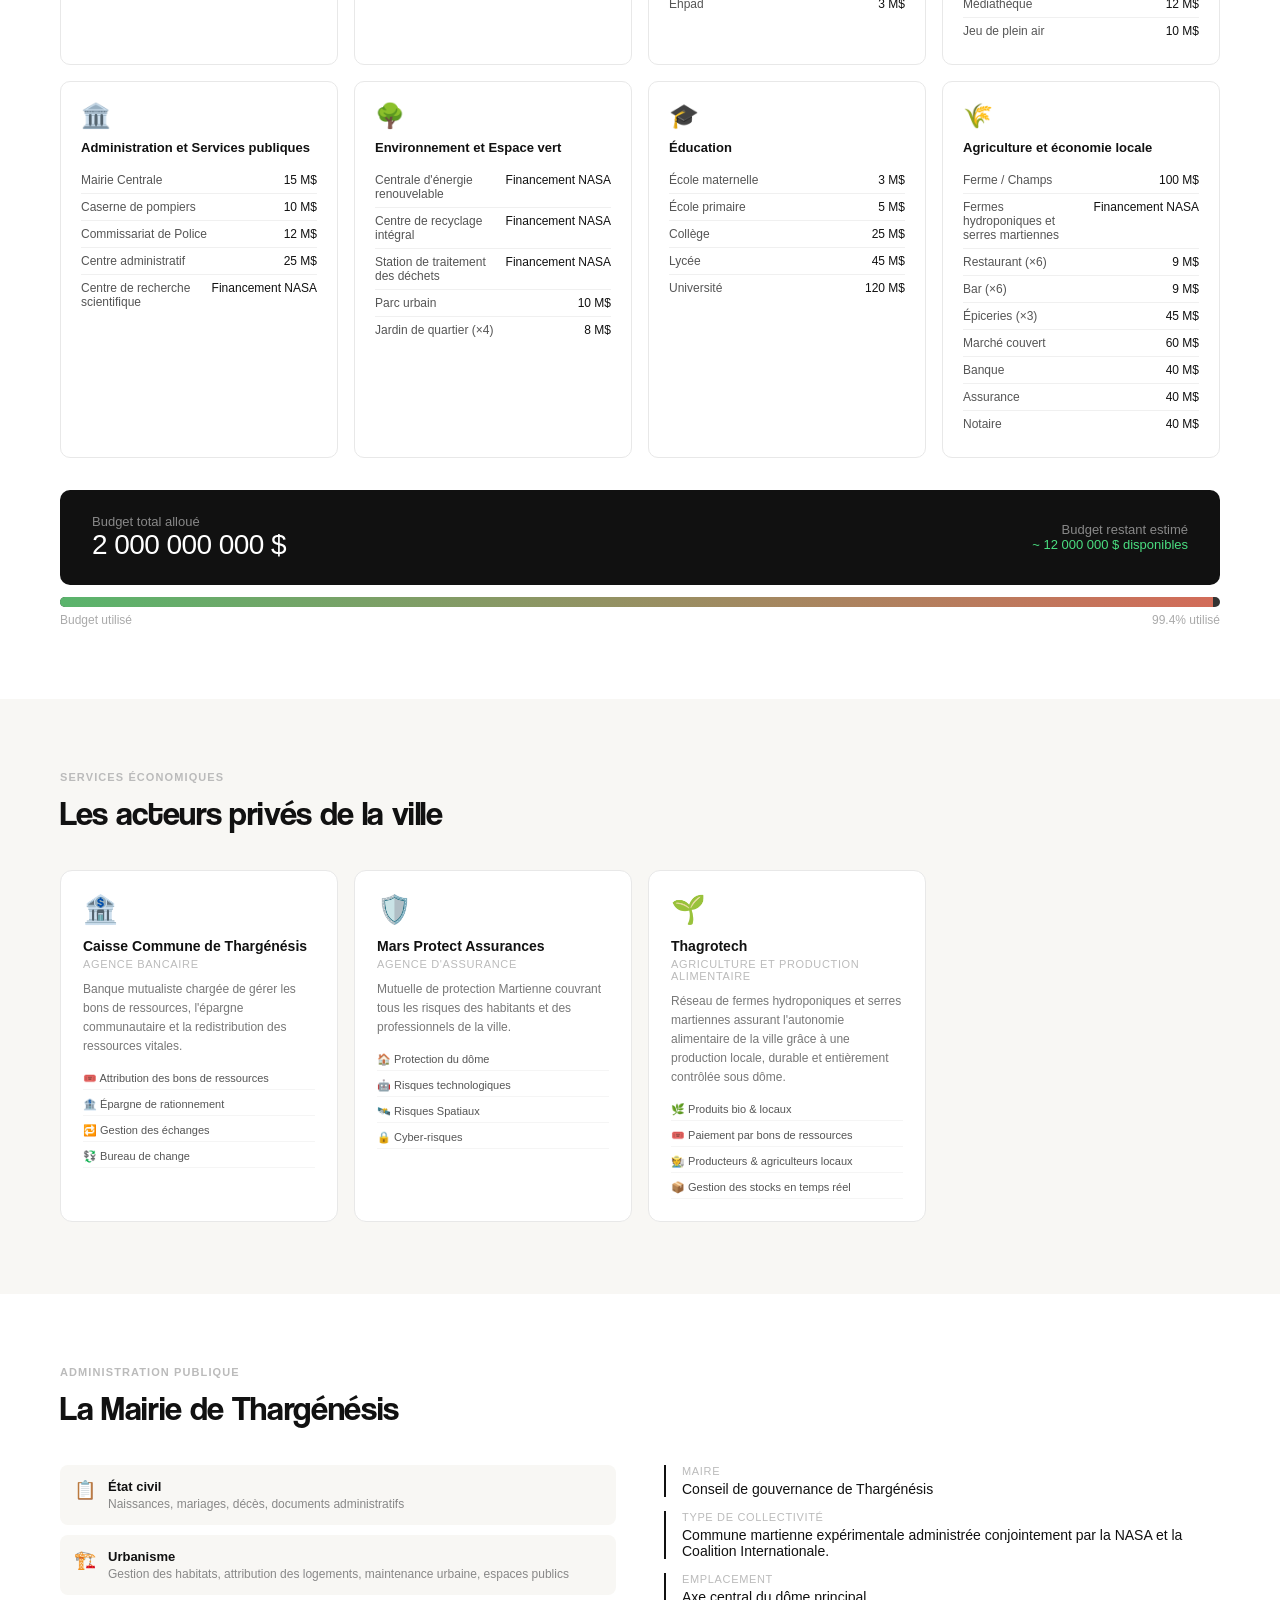
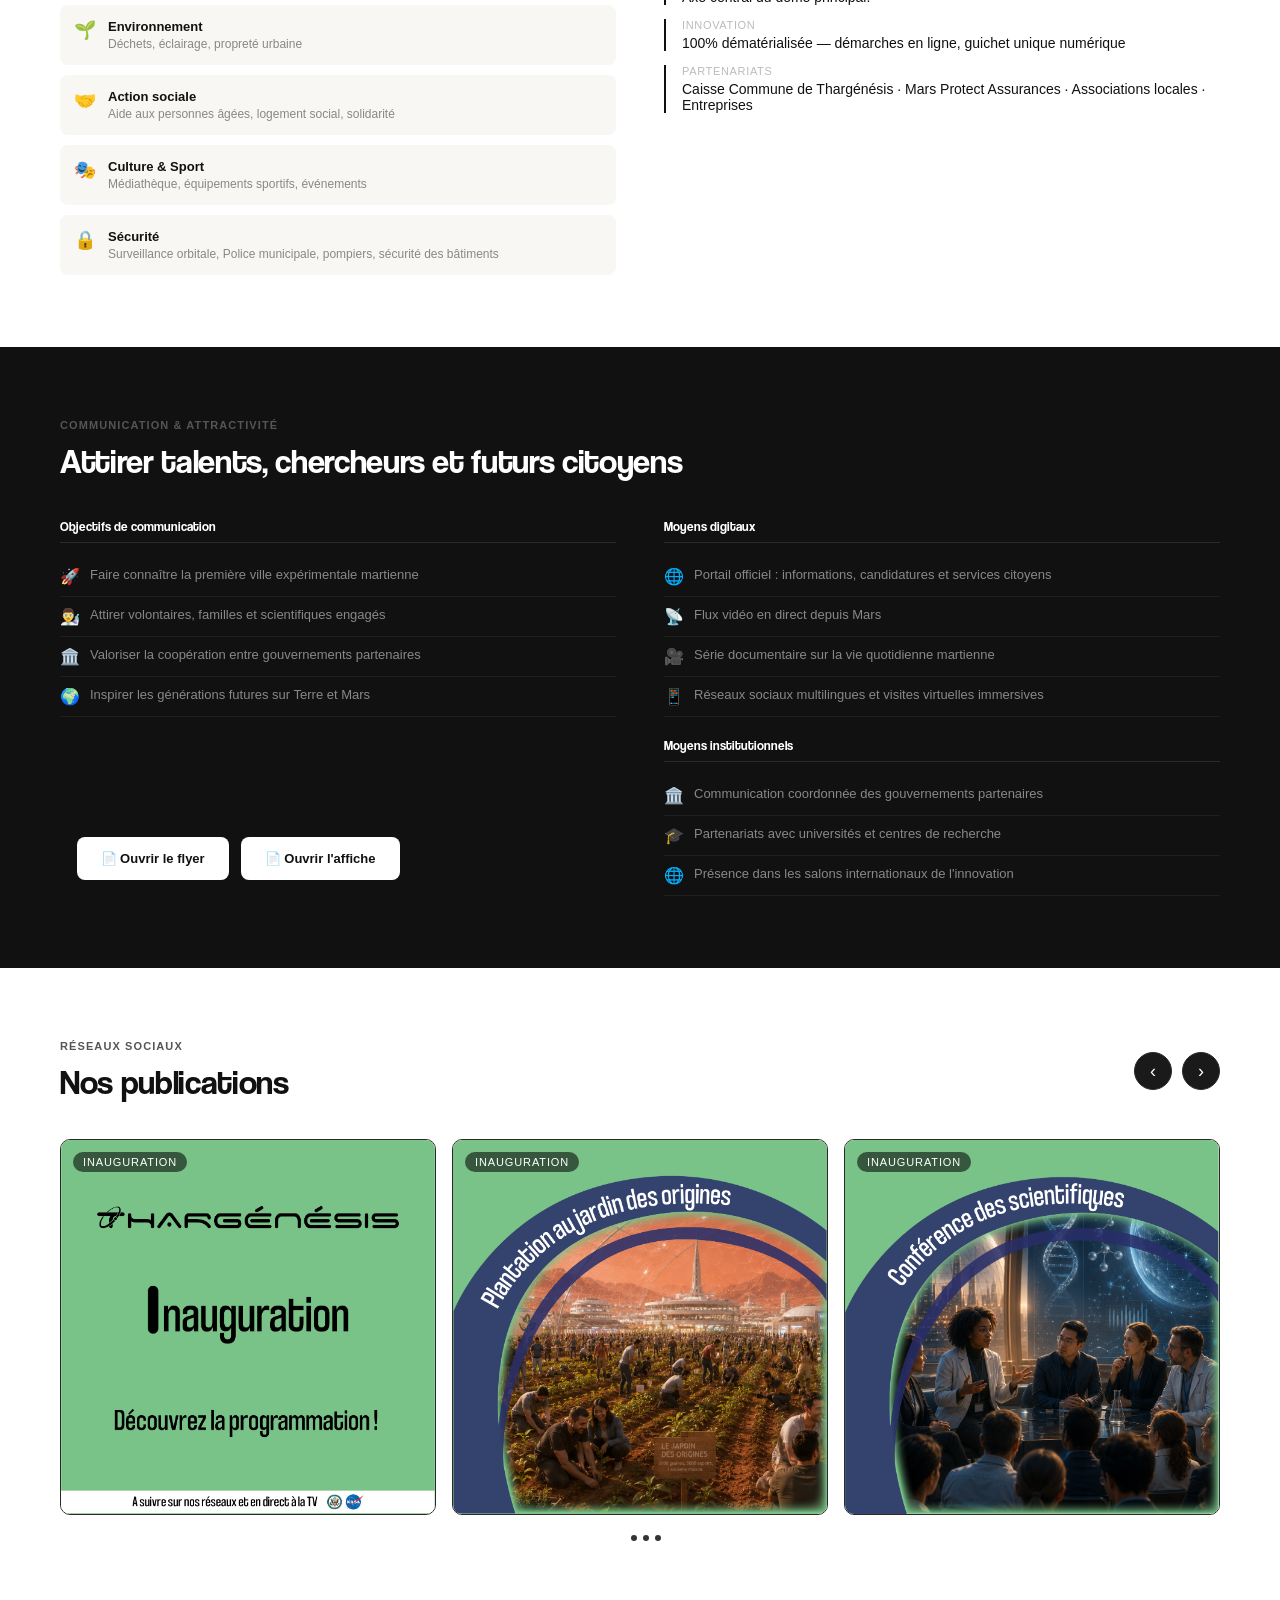
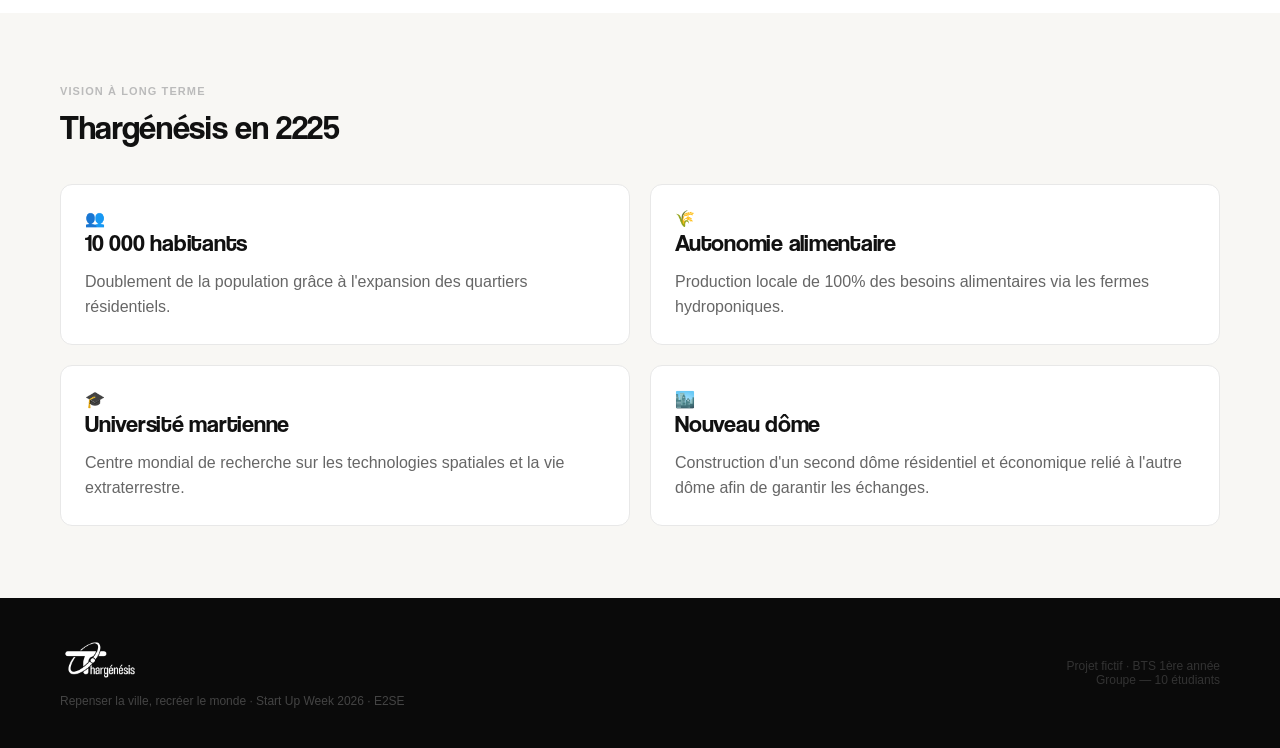
==== commit 86831834: "Update index.html" ====
--- a/index.html
+++ b/index.html
@@ -20,7 +20,9 @@
     <a onclick="s('services')">Services</a>
     <a onclick="s('mairie')">Mairie</a>
     <a onclick="s('com')">Communication</a>
+    <a onclick="s('reseaux')">Publications</a>
     <a onclick="s('future')">Futur</a>
+    
 
   </div>
 </nav>
--- a/style.css
+++ b/style.css
@@ -314,3 +314,49 @@
 }
 
 
+
+
+
+
+.rs-slide{
+  flex:0 0 calc((100vw - 120px - 32px) / 3);
+  max-width:calc((100vw - 120px - 32px) / 3);
+  border-radius:10px;
+  overflow:hidden;
+  position:relative;
+  background:#111;
+  border:0.5px solid #2a2a2a;
+}
+.rs-img{
+  width:100%;
+  aspect-ratio:1/1;
+  object-fit:cover;
+  display:block;
+}
+.rs-tag{
+  position:absolute;
+  top:12px;
+  left:12px;
+  background:rgba(0,0,0,0.55);
+  color:#fff;
+  font-size:11px;
+  letter-spacing:0.08em;
+  text-transform:uppercase;
+  padding:4px 10px;
+  border-radius:20px;
+  z-index:2;
+  backdrop-filter:blur(4px);
+}
+.rs-dot{
+  width:6px;
+  height:6px;
+  border-radius:50%;
+  background:#333;
+  border:none;
+  cursor:pointer;
+  padding:0;
+  transition:background 0.2s;
+}
+.rs-dot.active{
+  background:#fff;
+}
